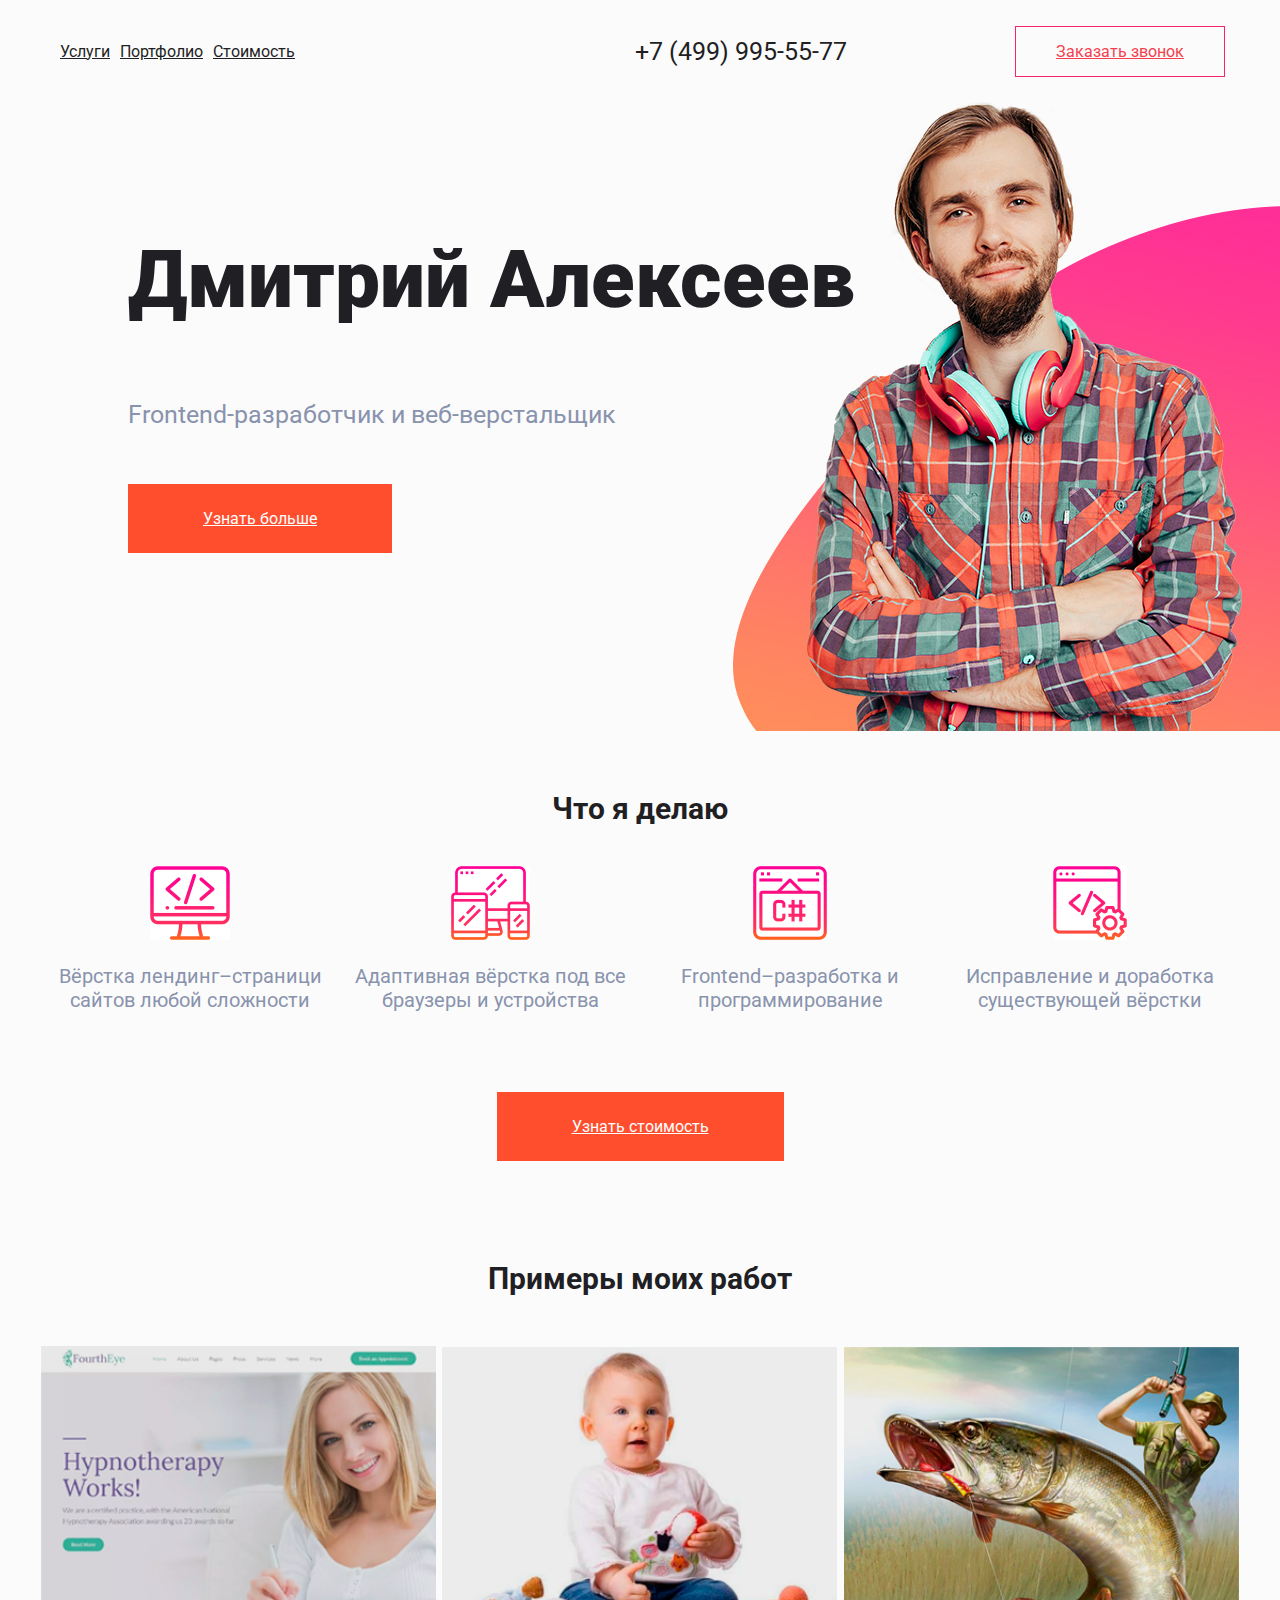
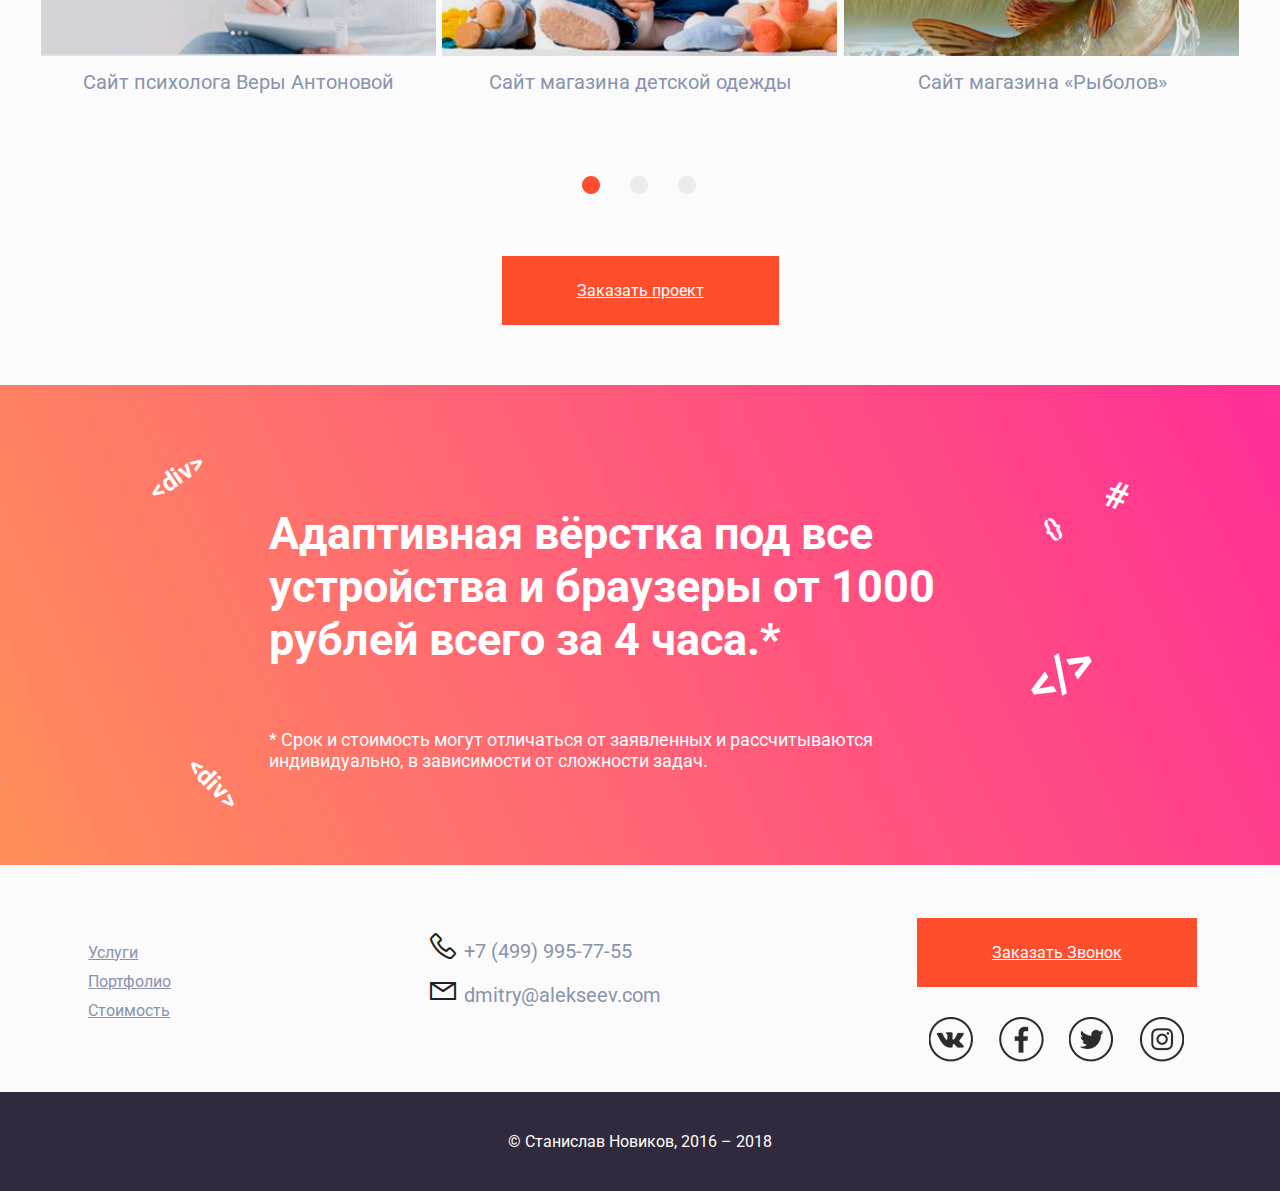
==== index.html @ f12f4750 "first commit" ====
<!doctype html>
<html lang="ru">
  <head>
    <!-- Required meta tags -->
    <meta charset="utf-8">
    <meta name="viewport" content="width=device-width, initial-scale=1, shrink-to-fit=no">

    <!-- Bootstrap CSS -->
    <link rel="stylesheet" href="https://stackpath.bootstrapcdn.com/bootstrap/4.1.3/css/bootstrap.min.css" integrity="sha384-MCw98/SFnGE8fJT3GXwEOngsV7Zt27NXFoaoApmYm81iuXoPkFOJwJ8ERdknLPMO" crossorigin="anonymous">
    <link href="https://fonts.googleapis.com/css?family=Roboto:400,900&amp;subset=cyrillic" rel="stylesheet">
    <link rel="stylesheet" href="elements/fonts/css/line-awesome.css">
    <link rel="stylesheet" type="text/css" href="styles.css">

    <title>Hello, world!</title>
  </head>
  <body>
  
    <header>
        <div class="top-navbar">
          <a href="#" class="burger-menu"><img src="elements/burger.png" alt=""></a>
            <nav>
              <ul class="menu">
                <li class="menu__item"><a href="#" class="menu__item_link">Услуги</a></li>
                <li class="menu__item"><a href="#" class="menu__item_link">Портфолио</a></li>
                <li class="menu__item"><a href="#" class="menu__item_link">Стоимость</a></li>
              </ul>
            </nav>
            <div></div>
            <div class="header__phone">+7 (499) 995-55-77</div>
            <a href="#" class="header__button_call">Заказать звонок</a>
            <a href="#" class="phone_icon"><img src="elements/call.png" alt="phone"></a>
        </div>
            <nav>
              <ul class="menu-toggle">
                <li class="menu-toggle__item"><a href="#" class="menu-toggle__item_link">Услуги</a></li>
                <li class="menu-toggle__item"><a href="#" class="menu-toggle__item_link">Портфолио</a></li>
                <li class="menu-toggle__item"><a href="#" class="menu-toggle__item_link">Стоимость</a></li>
              </ul>
            </nav>
    </header>

    <section>
      <div class="introduction">
        <div class="introduction_text">
          <h1 class="name">Дмитрий Алексеев</h1>
          <p class="description">Frontend-разработчик и веб-верстальщик</p>
          <a href="#" class="button__orange">Узнать больше</a>
        </div>
        <div class="person"><img src="elements/bg.jpg" alt="person" class="person_img"></div>
      </div>
    </section>

<section  class="skills">
  <div class="wrapper">
      <h2 class="title">Что я делаю</h2>
      <ul class="serveces">
        <li class="serveces__item">
          <img src="elements/land.png" alt="landing">
          <p class="serveces__item_description">Вёрстка лендинг–страници сайтов любой сложности</p>
        </li>
        <li class="serveces__item">
          <img src="elements/adapt.png" alt="adaptive">
          <p class="serveces__item_description">Адаптивная вёрстка под все браузеры и устройства</p>
        </li>
        <li class="serveces__item">
          <img src="elements/front.png" alt="front-end">
          <p class="serveces__item_description">Frontend–разработка и программирование</p>
        </li>
        <li class="serveces__item">
          <img src="elements/fix.png" alt="fixing">
          <p class="serveces__item_description">Исправление и доработка существующей вёрстки</p>
        </li>
      </ul>
      <div class="button_container"><a href="#" class="button__orange">Узнать стоимость</a></div>
  </div>
</section>

<section class="wrapper">
      <div class="works">
        <h2 class="title">Примеры моих работ</h2>
        <ul>
          <li class="works__item">
            <img src="elements/work1.png" alt="work1">
            <p>Сайт психолога Веры Антоновой</p>
          </li>
          <li class="works__item">
            <img src="elements/work2.png" alt="work2">
            <p>Сайт магазина детской одежды</p>
          </li>
          <li class="works__item">
            <img src="elements/work3.png" alt="work3">
            <p>Сайт магазина «Рыболов»</p>
          </li>
        </ul>
        <div class="button_container"><img src="elements/dots.png" alt=""></div>
      </div>
        <div class="button_container"><a href="#" class="button__orange">Заказать проект</a></div>
    </section>

<section class="adaptive">
  <div class="adaptive_text">
    <h3>Адаптивная вёрстка под все устройства
  и браузеры от 1000 рублей всего за 4 часа.*</h3>
    <p>* Срок и стоимость могут отличаться от заявленных и рассчитываются  индивидуально,
     в зависимости от сложности задач.</p>
    <span>&lt;div&gt;</span>
    <span>&lt;div&gt;</span> 
    <span>&lt;/&gt;</span> 
    <span>{}</span> 
    <span>#</span>
  </div>
</section>

<footer>
  <div class="footer_content">
      <nav class="footer_menu-width">
        <ul class="footer_menu">
          <li class="menu__item"><a href="#" class="menu__item_link footer_menu__item_link">Услуги</a></li>
          <li class="menu__item"><a href="#" class="menu__item_link footer_menu__item_link">Портфолио</a></li>
          <li class="menu__item"><a href="#" class="menu__item_link footer_menu__item_link">Стоимость</a></li>
        </ul>
      </nav>

    <div class="contact">
      <i class="la la-2x la-phone"></i><p class="footer_contact">+7 (499) 995-77-55</p><br>
      <i class="la la-2x la-envelope"></i><p class="footer_contact">dmitry@alekseev.com</p>
    </div>

    <div class="social">
      <div class="button_container"><a href="#" class="button__orange">Заказать Звонок</a></div>
      <ul class="social-icons">
        <li class="social_item vk"></li>
        <li class="social_item fb"></li>
        <li class="social_item tw"></li>
        <li class="social_item inst"></li>
      </ul>
    </div>

  </div>

  <div class="copyright">
        &copy; Станислав Новиков, 2016 – 2018
  </div>
</footer>

    <!-- Optional JavaScript -->
    <!-- jQuery first, then Popper.js, then Bootstrap JS -->

    <script src="https://code.jquery.com/jquery-3.3.1.slim.min.js" integrity="sha384-q8i/X+965DzO0rT7abK41JStQIAqVgRVzpbzo5smXKp4YfRvH+8abtTE1Pi6jizo" crossorigin="anonymous"></script>
    <script src="https://cdnjs.cloudflare.com/ajax/libs/popper.js/1.14.3/umd/popper.min.js" integrity="sha384-ZMP7rVo3mIykV+2+9J3UJ46jBk0WLaUAdn689aCwoqbBJiSnjAK/l8WvCWPIPm49" crossorigin="anonymous"></script>
    <script src="https://stackpath.bootstrapcdn.com/bootstrap/4.1.3/js/bootstrap.min.js" integrity="sha384-ChfqqxuZUCnJSK3+MXmPNIyE6ZbWh2IMqE241rYiqJxyMiZ6OW/JmZQ5stwEULTy" crossorigin="anonymous"></script>
    <script src="script.js"></script>
  </body>
</html>
---- elements/fonts/css/line-awesome.css ----
/*!
 *  Line Awesome 1.1.0 by @icons_8 - https://icons8.com/line-awesome
 *  License - https://icons8.com/good-boy-license/ (Font: SIL OFL 1.1, CSS: MIT License)
 *
 * Made with love by Icons8 [ https://icons8.com/ ] using FontCustom [ https://github.com/FontCustom/fontcustom ]
 *
 * Contacts:
 *    [ https://icons8.com/contact ]
 *
 * Follow Icon8 on
 *    Twitter [ https://twitter.com/icons_8 ]
 *    Facebook [ https://www.facebook.com/Icons8 ]
 *    Google+ [ https://plus.google.com/+Icons8 ]
 *    GitHub [ https://github.com/icons8 ]
 */

@font-face {
  font-family: "LineAwesome";
  src: url("../fonts/line-awesome.eot?v=1.1.");
  src: url("../fonts/line-awesome.eot??v=1.1.#iefix") format("embedded-opentype"),
       url("../fonts/line-awesome.woff2?v=1.1.") format("woff2"),
       url("../fonts/line-awesome.woff?v=1.1.") format("woff"),
       url("../fonts/line-awesome.ttf?v=1.1.") format("truetype"),
       url("../fonts/line-awesome.svg?v=1.1.#fa") format("svg");
  font-weight: normal;
  font-style: normal;
}

@media screen and (-webkit-min-device-pixel-ratio:0) {
  @font-face {
    font-family: "LineAwesome";
    src: url("../fonts/line-awesome.svg?v=1.1.#fa") format("svg");
  }
}

/* Thanks to http://fontawesome.io @fontawesome and @davegandy */
.la {
    display: inline-block;
    font: normal normal normal 18px/1 "LineAwesome";
    font-size: inherit;
    text-decoration: inherit;
    text-rendering: optimizeLegibility;
    text-transform: none;
    -moz-osx-font-smoothing: grayscale;
    -webkit-font-smoothing: antialiased;
    font-smoothing: antialiased;
}
/* makes the font 33% larger relative to the icon container */
.la-lg {
    font-size: 1.33333333em;
    line-height: 0.75em;
    vertical-align: -15%;
}
.la-2x {
    font-size: 2em;
}
.la-3x {
    font-size: 3em;
}
.la-4x {
    font-size: 4em;
}
.la-5x {
    font-size: 5em;
}
.la-fw {
    width: 1.28571429em;
    text-align: center;
}
.la-ul {
    padding-left: 0;
    margin-left: 2.14285714em;
    list-style-type: none;
}
.la-ul > li {
    position: relative;
}
.la-li {
    position: absolute;
    left: -2.14285714em;
    width: 2.14285714em;
    top: 0.14285714em;
    text-align: center;
}
.la-li.la-lg {
    left: -1.85714286em;
}
.la-border {
    padding: .2em .25em .15em;
    border: solid 0.08em #eeeeee;
    border-radius: .1em;
}
.pull-right {
    float: right;
}
.pull-left {
    float: left;
}
.li.pull-left {
    margin-right: .3em;
}
.li.pull-right {
    margin-left: .3em;
}
.la-spin {
    -webkit-animation: fa-spin 2s infinite linear;
    animation: fa-spin 2s infinite linear;
}
@-webkit-keyframes fa-spin {
    0% {
        -webkit-transform: rotate(0deg);
        transform: rotate(0deg);
    }
    100% {
        -webkit-transform: rotate(359deg);
        transform: rotate(359deg);
    }
}
@keyframes fa-spin {
    0% {
        -webkit-transform: rotate(0deg);
        transform: rotate(0deg);
    }
    100% {
        -webkit-transform: rotate(359deg);
        transform: rotate(359deg);
    }
}
.la-rotate-90 {
    filter: progid:DXImageTransform.Microsoft.BasicImage(rotation=1);
    -webkit-transform: rotate(90deg);
    -ms-transform: rotate(90deg);
    transform: rotate(90deg);
}
.la-rotate-180 {
    filter: progid:DXImageTransform.Microsoft.BasicImage(rotation=2);
    -webkit-transform: rotate(180deg);
    -ms-transform: rotate(180deg);
    transform: rotate(180deg);
}
.la-rotate-270 {
    filter: progid:DXImageTransform.Microsoft.BasicImage(rotation=3);
    -webkit-transform: rotate(270deg);
    -ms-transform: rotate(270deg);
    transform: rotate(270deg);
}
.la-flip-horizontal {
    filter: progid:DXImageTransform.Microsoft.BasicImage(rotation=0, mirror=1);
    -webkit-transform: scale(-1, 1);
    -ms-transform: scale(-1, 1);
    transform: scale(-1, 1);
}
.la-flip-vertical {
    filter: progid:DXImageTransform.Microsoft.BasicImage(rotation=2, mirror=1);
    -webkit-transform: scale(1, -1);
    -ms-transform: scale(1, -1);
    transform: scale(1, -1);
}
:root .la-rotate-90,
:root .la-rotate-180,
:root .la-rotate-270,
:root .la-flip-horizontal,
:root .la-flip-vertical {
    filter: none;
}
.la-stack {
    position: relative;
    display: inline-block;
    width: 2em;
    height: 2em;
    line-height: 2em;
    vertical-align: middle;
}
.la-stack-1x,
.la-stack-2x {
    position: absolute;
    left: 0;
    width: 100%;
    text-align: center;
}
.la-stack-1x {
    line-height: inherit;
}
.la-stack-2x {
    font-size: 2em;
}
.la-inverse {
    color: #ffffff;
}
/* Thanks to http://fontawesome.io @fontawesome and @davegandy */

.la-500px:before { content: "\f100"; }
.la-adjust:before { content: "\f101"; }
.la-adn:before { content: "\f102"; }
.la-align-center:before { content: "\f103"; }
.la-align-justify:before { content: "\f104"; }
.la-align-left:before { content: "\f105"; }
.la-align-right:before { content: "\f106"; }
.la-amazon:before { content: "\f107"; }
.la-ambulance:before { content: "\f108"; }
.la-anchor:before { content: "\f109"; }
.la-android:before { content: "\f10a"; }
.la-angellist:before { content: "\f10b"; }
.la-angle-double-down:before { content: "\f10c"; }
.la-angle-double-left:before { content: "\f10d"; }
.la-angle-double-right:before { content: "\f10e"; }
.la-angle-double-up:before { content: "\f10f"; }
.la-angle-down:before { content: "\f110"; }
.la-angle-left:before { content: "\f111"; }
.la-angle-right:before { content: "\f112"; }
.la-angle-up:before { content: "\f113"; }
.la-apple:before { content: "\f114"; }
.la-archive:before { content: "\f115"; }
.la-area-chart:before { content: "\f116"; }
.la-arrow-circle-down:before { content: "\f117"; }
.la-arrow-circle-left:before { content: "\f118"; }
.la-arrow-circle-o-down:before { content: "\f119"; }
.la-arrow-circle-o-left:before { content: "\f11a"; }
.la-arrow-circle-o-right:before { content: "\f11b"; }
.la-arrow-circle-o-up:before { content: "\f11c"; }
.la-arrow-circle-right:before { content: "\f11d"; }
.la-arrow-circle-up:before { content: "\f11e"; }
.la-arrow-down:before { content: "\f11f"; }
.la-arrow-left:before { content: "\f120"; }
.la-arrow-right:before { content: "\f121"; }
.la-arrow-up:before { content: "\f122"; }
.la-arrows:before { content: "\f123"; }
.la-arrows-alt:before { content: "\f124"; }
.la-arrows-h:before { content: "\f125"; }
.la-arrows-v:before { content: "\f126"; }
.la-asterisk:before { content: "\f127"; }
.la-at:before { content: "\f128"; }
.la-automobile:before { content: "\f129"; }
.la-backward:before { content: "\f12a"; }
.la-balance-scale:before { content: "\f12b"; }
.la-ban:before { content: "\f12c"; }
.la-bank:before { content: "\f12d"; }
.la-bar-chart:before { content: "\f12e"; }
.la-bar-chart-o:before { content: "\f12f"; }
.la-barcode:before { content: "\f130"; }
.la-bars:before { content: "\f131"; }
.la-battery-0:before { content: "\f132"; }
.la-battery-1:before { content: "\f133"; }
.la-battery-2:before { content: "\f134"; }
.la-battery-3:before { content: "\f135"; }
.la-battery-4:before { content: "\f136"; }
.la-battery-empty:before { content: "\f137"; }
.la-battery-full:before { content: "\f138"; }
.la-battery-half:before { content: "\f139"; }
.la-battery-quarter:before { content: "\f13a"; }
.la-battery-three-quarters:before { content: "\f13b"; }
.la-bed:before { content: "\f13c"; }
.la-beer:before { content: "\f13d"; }
.la-behance:before { content: "\f13e"; }
.la-behance-square:before { content: "\f13f"; }
.la-bell:before { content: "\f140"; }
.la-bell-o:before { content: "\f141"; }
.la-bell-slash:before { content: "\f142"; }
.la-bell-slash-o:before { content: "\f143"; }
.la-bicycle:before { content: "\f144"; }
.la-binoculars:before { content: "\f145"; }
.la-birthday-cake:before { content: "\f146"; }
.la-bitbucket:before { content: "\f147"; }
.la-bitbucket-square:before { content: "\f148"; }
.la-bitcoin:before { content: "\f149"; }
.la-black-tie:before { content: "\f14a"; }
.la-bold:before { content: "\f14b"; }
.la-bolt:before { content: "\f14c"; }
.la-bomb:before { content: "\f14d"; }
.la-book:before { content: "\f14e"; }
.la-bookmark:before { content: "\f14f"; }
.la-bookmark-o:before { content: "\f150"; }
.la-briefcase:before { content: "\f151"; }
.la-btc:before { content: "\f152"; }
.la-bug:before { content: "\f153"; }
.la-building:before { content: "\f154"; }
.la-building-o:before { content: "\f155"; }
.la-bullhorn:before { content: "\f156"; }
.la-bullseye:before { content: "\f157"; }
.la-bus:before { content: "\f158"; }
.la-buysellads:before { content: "\f159"; }
.la-cab:before { content: "\f15a"; }
.la-calculator:before { content: "\f15b"; }
.la-calendar:before { content: "\f15c"; }
.la-calendar-check-o:before { content: "\f15d"; }
.la-calendar-minus-o:before { content: "\f15e"; }
.la-calendar-o:before { content: "\f15f"; }
.la-calendar-plus-o:before { content: "\f160"; }
.la-calendar-times-o:before { content: "\f161"; }
.la-camera:before { content: "\f162"; }
.la-camera-retro:before { content: "\f163"; }
.la-car:before { content: "\f164"; }
.la-caret-down:before { content: "\f165"; }
.la-caret-left:before { content: "\f166"; }
.la-caret-right:before { content: "\f167"; }
.la-caret-square-o-down:before, .la-toggle-down:before { content: "\f168"; }
.la-caret-square-o-left:before, .la-toggle-left:before { content: "\f169"; }
.la-caret-square-o-right:before, .la-toggle-right:before { content: "\f16a"; }
.la-caret-square-o-up:before, .la-toggle-up:before { content: "\f16b"; }
.la-caret-up:before { content: "\f16c"; }
.la-cart-arrow-down:before { content: "\f16d"; }
.la-cart-plus:before { content: "\f16e"; }
.la-cc:before { content: "\f16f"; }
.la-cc-amex:before { content: "\f170"; }
.la-cc-diners-club:before { content: "\f171"; }
.la-cc-discover:before { content: "\f172"; }
.la-cc-jcb:before { content: "\f173"; }
.la-cc-mastercard:before { content: "\f174"; }
.la-cc-paypal:before { content: "\f175"; }
.la-cc-stripe:before { content: "\f176"; }
.la-cc-visa:before { content: "\f177"; }
.la-certificate:before { content: "\f178"; }
.la-chain:before { content: "\f179"; }
.la-chain-broken:before { content: "\f17a"; }
.la-check:before { content: "\f17b"; }
.la-check-circle:before { content: "\f17c"; }
.la-check-circle-o:before { content: "\f17d"; }
.la-check-square:before { content: "\f17e"; }
.la-check-square-o:before { content: "\f17f"; }
.la-chevron-circle-down:before { content: "\f180"; }
.la-chevron-circle-left:before { content: "\f181"; }
.la-chevron-circle-right:before { content: "\f182"; }
.la-chevron-circle-up:before { content: "\f183"; }
.la-chevron-down:before { content: "\f184"; }
.la-chevron-left:before { content: "\f185"; }
.la-chevron-right:before { content: "\f186"; }
.la-chevron-up:before { content: "\f187"; }
.la-child:before { content: "\f188"; }
.la-chrome:before { content: "\f189"; }
.la-circle:before { content: "\f18a"; }
.la-circle-o:before { content: "\f18b"; }
.la-circle-o-notch:before { content: "\f18c"; }
.la-circle-thin:before { content: "\f18d"; }
.la-clipboard:before { content: "\f18e"; }
.la-clock-o:before { content: "\f18f"; }
.la-clone:before { content: "\f190"; }
.la-close:before { content: "\f191"; }
.la-cloud:before { content: "\f192"; }
.la-cloud-download:before { content: "\f193"; }
.la-cloud-upload:before { content: "\f194"; }
.la-cny:before { content: "\f195"; }
.la-code:before { content: "\f196"; }
.la-code-fork:before { content: "\f197"; }
.la-codepen:before { content: "\f198"; }
.la-coffee:before { content: "\f199"; }
.la-cog:before { content: "\f19a"; }
.la-cogs:before { content: "\f19b"; }
.la-columns:before { content: "\f19c"; }
.la-comment:before { content: "\f19d"; }
.la-comment-o:before { content: "\f19e"; }
.la-commenting:before { content: "\f19f"; }
.la-commenting-o:before { content: "\f1a0"; }
.la-comments:before { content: "\f1a1"; }
.la-comments-o:before { content: "\f1a2"; }
.la-compass:before { content: "\f1a3"; }
.la-compress:before { content: "\f1a4"; }
.la-connectdevelop:before { content: "\f1a5"; }
.la-contao:before { content: "\f1a6"; }
.la-copy:before { content: "\f1a7"; }
.la-copyright:before { content: "\f1a8"; }
.la-creative-commons:before { content: "\f1a9"; }
.la-credit-card:before { content: "\f1aa"; }
.la-crop:before { content: "\f1ab"; }
.la-crosshairs:before { content: "\f1ac"; }
.la-css3:before { content: "\f1ad"; }
.la-cube:before { content: "\f1ae"; }
.la-cubes:before { content: "\f1af"; }
.la-cut:before { content: "\f1b0"; }
.la-cutlery:before { content: "\f1b1"; }
.la-dashboard:before { content: "\f1b2"; }
.la-dashcube:before { content: "\f1b3"; }
.la-database:before { content: "\f1b4"; }
.la-dedent:before { content: "\f1b5"; }
.la-delicious:before { content: "\f1b6"; }
.la-desktop:before { content: "\f1b7"; }
.la-deviantart:before { content: "\f1b8"; }
.la-diamond:before { content: "\f1b9"; }
.la-digg:before { content: "\f1ba"; }
.la-dollar:before { content: "\f1bb"; }
.la-dot-circle-o:before { content: "\f1bc"; }
.la-download:before { content: "\f1bd"; }
.la-dribbble:before { content: "\f1be"; }
.la-dropbox:before { content: "\f1bf"; }
.la-drupal:before { content: "\f1c0"; }
.la-edit:before { content: "\f1c1"; }
.la-eject:before { content: "\f1c2"; }
.la-ellipsis-h:before { content: "\f1c3"; }
.la-ellipsis-v:before { content: "\f1c4"; }
.la-empire:before, .la-ge:before { content: "\f1c5"; }
.la-envelope:before { content: "\f1c6"; }
.la-envelope-o:before { content: "\f1c7"; }
.la-envelope-square:before { content: "\f1c8"; }
.la-eraser:before { content: "\f1c9"; }
.la-eur:before { content: "\f1ca"; }
.la-euro:before { content: "\f1cb"; }
.la-exchange:before { content: "\f1cc"; }
.la-exclamation:before { content: "\f1cd"; }
.la-exclamation-circle:before { content: "\f1ce"; }
.la-exclamation-triangle:before { content: "\f1cf"; }
.la-expand:before { content: "\f1d0"; }
.la-expeditedssl:before { content: "\f1d1"; }
.la-external-link:before { content: "\f1d2"; }
.la-external-link-square:before { content: "\f1d3"; }
.la-eye:before { content: "\f1d4"; }
.la-eye-slash:before { content: "\f1d5"; }
.la-eyedropper:before { content: "\f1d6"; }
.la-facebook:before, .la-facebook-f:before { content: "\f1d7"; }
.la-facebook-official:before { content: "\f1d8"; }
.la-facebook-square:before { content: "\f1d9"; }
.la-fast-backward:before { content: "\f1da"; }
.la-fast-forward:before { content: "\f1db"; }
.la-fax:before { content: "\f1dc"; }
.la-female:before { content: "\f1dd"; }
.la-fighter-jet:before { content: "\f1de"; }
.la-file:before { content: "\f1df"; }
.la-file-archive-o:before { content: "\f1e0"; }
.la-file-audio-o:before { content: "\f1e1"; }
.la-file-code-o:before { content: "\f1e2"; }
.la-file-excel-o:before { content: "\f1e3"; }
.la-file-image-o:before { content: "\f1e4"; }
.la-file-movie-o:before { content: "\f1e5"; }
.la-file-o:before { content: "\f1e6"; }
.la-file-pdf-o:before { content: "\f1e7"; }
.la-file-photo-o:before { content: "\f1e8"; }
.la-file-picture-o:before { content: "\f1e9"; }
.la-file-powerpoint-o:before { content: "\f1ea"; }
.la-file-sound-o:before { content: "\f1eb"; }
.la-file-text:before { content: "\f1ec"; }
.la-file-text-o:before { content: "\f1ed"; }
.la-file-video-o:before { content: "\f1ee"; }
.la-file-word-o:before { content: "\f1ef"; }
.la-file-zip-o:before { content: "\f1f0"; }
.la-files-o:before { content: "\f1f1"; }
.la-film:before { content: "\f1f2"; }
.la-filter:before { content: "\f1f3"; }
.la-fire:before { content: "\f1f4"; }
.la-fire-extinguisher:before { content: "\f1f5"; }
.la-firefox:before { content: "\f1f6"; }
.la-flag:before { content: "\f1f7"; }
.la-flag-checkered:before { content: "\f1f8"; }
.la-flag-o:before { content: "\f1f9"; }
.la-flash:before { content: "\f1fa"; }
.la-flask:before { content: "\f1fb"; }
.la-flickr:before { content: "\f1fc"; }
.la-floppy-o:before { content: "\f1fd"; }
.la-folder:before { content: "\f1fe"; }
.la-folder-o:before { content: "\f1ff"; }
.la-folder-open:before { content: "\f200"; }
.la-folder-open-o:before { content: "\f201"; }
.la-font:before { content: "\f202"; }
.la-fonticons:before { content: "\f203"; }
.la-forumbee:before { content: "\f204"; }
.la-forward:before { content: "\f205"; }
.la-foursquare:before { content: "\f206"; }
.la-frown-o:before { content: "\f207"; }
.la-futbol-o:before, .la-soccer-ball-o:before { content: "\f208"; }
.la-gamepad:before { content: "\f209"; }
.la-gavel:before { content: "\f20a"; }
.la-gbp:before { content: "\f20b"; }
.la-gear:before { content: "\f20c"; }
.la-gears:before { content: "\f20d"; }
.la-genderless:before { content: "\f20e"; }
.la-get-pocket:before { content: "\f20f"; }
.la-gg:before { content: "\f210"; }
.la-gg-circle:before { content: "\f211"; }
.la-gift:before { content: "\f212"; }
.la-git:before { content: "\f213"; }
.la-git-square:before { content: "\f214"; }
.la-github:before { content: "\f215"; }
.la-github-alt:before { content: "\f216"; }
.la-github-square:before { content: "\f217"; }
.la-glass:before { content: "\f218"; }
.la-globe:before { content: "\f219"; }
.la-google:before { content: "\f21a"; }
.la-google-plus:before { content: "\f21b"; }
.la-google-plus-square:before { content: "\f21c"; }
.la-google-wallet:before { content: "\f21d"; }
.la-graduation-cap:before { content: "\f21e"; }
.la-gratipay:before, .la-gittip:before { content: "\f21f"; }
.la-group:before { content: "\f220"; }
.la-h-square:before { content: "\f221"; }
.la-hacker-news:before { content: "\f222"; }
.la-hand-grab-o:before { content: "\f223"; }
.la-hand-lizard-o:before { content: "\f224"; }
.la-hand-o-down:before { content: "\f225"; }
.la-hand-o-left:before { content: "\f226"; }
.la-hand-o-right:before { content: "\f227"; }
.la-hand-o-up:before { content: "\f228"; }
.la-hand-paper-o:before { content: "\f229"; }
.la-hand-peace-o:before { content: "\f22a"; }
.la-hand-pointer-o:before { content: "\f22b"; }
.la-hand-rock-o:before { content: "\f22c"; }
.la-hand-scissors-o:before { content: "\f22d"; }
.la-hand-spock-o:before { content: "\f22e"; }
.la-hand-stop-o:before { content: "\f22f"; }
.la-hdd-o:before { content: "\f230"; }
.la-header:before { content: "\f231"; }
.la-headphones:before { content: "\f232"; }
.la-heart:before { content: "\f233"; }
.la-heart-o:before { content: "\f234"; }
.la-heartbeat:before { content: "\f235"; }
.la-history:before { content: "\f236"; }
.la-home:before { content: "\f237"; }
.la-hospital-o:before { content: "\f238"; }
.la-hotel:before { content: "\f239"; }
.la-hourglass:before { content: "\f23a"; }
.la-hourglass-1:before { content: "\f23b"; }
.la-hourglass-2:before { content: "\f23c"; }
.la-hourglass-3:before { content: "\f23d"; }
.la-hourglass-end:before { content: "\f23e"; }
.la-hourglass-half:before { content: "\f23f"; }
.la-hourglass-o:before { content: "\f240"; }
.la-hourglass-start:before { content: "\f241"; }
.la-houzz:before { content: "\f242"; }
.la-html5:before { content: "\f243"; }
.la-i-cursor:before { content: "\f244"; }
.la-ils:before { content: "\f245"; }
.la-image:before { content: "\f246"; }
.la-inbox:before { content: "\f247"; }
.la-indent:before { content: "\f248"; }
.la-industry:before { content: "\f249"; }
.la-info:before { content: "\f24a"; }
.la-info-circle:before { content: "\f24b"; }
.la-inr:before { content: "\f24c"; }
.la-instagram:before { content: "\f24d"; }
.la-institution:before { content: "\f24e"; }
.la-internet-explorer:before { content: "\f24f"; }
.la-ioxhost:before { content: "\f250"; }
.la-italic:before { content: "\f251"; }
.la-joomla:before { content: "\f252"; }
.la-jpy:before { content: "\f253"; }
.la-jsfiddle:before { content: "\f254"; }
.la-key:before { content: "\f255"; }
.la-keyboard-o:before { content: "\f256"; }
.la-krw:before { content: "\f257"; }
.la-language:before { content: "\f258"; }
.la-laptop:before { content: "\f259"; }
.la-lastfm:before { content: "\f25a"; }
.la-lastfm-square:before { content: "\f25b"; }
.la-leaf:before { content: "\f25c"; }
.la-leanpub:before { content: "\f25d"; }
.la-legal:before { content: "\f25e"; }
.la-lemon-o:before { content: "\f25f"; }
.la-level-down:before { content: "\f260"; }
.la-level-up:before { content: "\f261"; }
.la-life-bouy:before { content: "\f262"; }
.la-life-buoy:before { content: "\f263"; }
.la-life-ring:before, .la-support:before { content: "\f264"; }
.la-life-saver:before { content: "\f265"; }
.la-lightbulb-o:before { content: "\f266"; }
.la-line-chart:before { content: "\f267"; }
.la-link:before { content: "\f268"; }
.la-linkedin:before { content: "\f269"; }
.la-linkedin-square:before { content: "\f26a"; }
.la-linux:before { content: "\f26b"; }
.la-list:before { content: "\f26c"; }
.la-list-alt:before { content: "\f26d"; }
.la-list-ol:before { content: "\f26e"; }
.la-list-ul:before { content: "\f26f"; }
.la-location-arrow:before { content: "\f270"; }
.la-lock:before { content: "\f271"; }
.la-long-arrow-down:before { content: "\f272"; }
.la-long-arrow-left:before { content: "\f273"; }
.la-long-arrow-right:before { content: "\f274"; }
.la-long-arrow-up:before { content: "\f275"; }
.la-magic:before { content: "\f276"; }
.la-magnet:before { content: "\f277"; }
.la-mail-forward:before { content: "\f278"; }
.la-mail-reply:before { content: "\f279"; }
.la-mail-reply-all:before { content: "\f27a"; }
.la-male:before { content: "\f27b"; }
.la-map:before { content: "\f27c"; }
.la-map-marker:before { content: "\f27d"; }
.la-map-o:before { content: "\f27e"; }
.la-map-pin:before { content: "\f27f"; }
.la-map-signs:before { content: "\f280"; }
.la-mars:before { content: "\f281"; }
.la-mars-double:before { content: "\f282"; }
.la-mars-stroke:before { content: "\f283"; }
.la-mars-stroke-h:before { content: "\f284"; }
.la-mars-stroke-v:before { content: "\f285"; }
.la-maxcdn:before { content: "\f286"; }
.la-meanpath:before { content: "\f287"; }
.la-medium:before { content: "\f288"; }
.la-medkit:before { content: "\f289"; }
.la-meh-o:before { content: "\f28a"; }
.la-mercury:before { content: "\f28b"; }
.la-microphone:before { content: "\f28c"; }
.la-microphone-slash:before { content: "\f28d"; }
.la-minus:before { content: "\f28e"; }
.la-minus-circle:before { content: "\f28f"; }
.la-minus-square:before { content: "\f290"; }
.la-minus-square-o:before { content: "\f291"; }
.la-mobile:before { content: "\f292"; }
.la-mobile-phone:before { content: "\f293"; }
.la-money:before { content: "\f294"; }
.la-moon-o:before { content: "\f295"; }
.la-mortar-board:before { content: "\f296"; }
.la-motorcycle:before { content: "\f297"; }
.la-mouse-pointer:before { content: "\f298"; }
.la-music:before { content: "\f299"; }
.la-navicon:before { content: "\f29a"; }
.la-neuter:before { content: "\f29b"; }
.la-newspaper-o:before { content: "\f29c"; }
.la-object-group:before { content: "\f29d"; }
.la-object-ungroup:before { content: "\f29e"; }
.la-odnoklassniki:before { content: "\f29f"; }
.la-odnoklassniki-square:before { content: "\f2a0"; }
.la-opencart:before { content: "\f2a1"; }
.la-openid:before { content: "\f2a2"; }
.la-opera:before { content: "\f2a3"; }
.la-optin-monster:before { content: "\f2a4"; }
.la-outdent:before { content: "\f2a5"; }
.la-pagelines:before { content: "\f2a6"; }
.la-paint-brush:before { content: "\f2a7"; }
.la-paper-plane:before, .la-send:before { content: "\f2a8"; }
.la-paper-plane-o:before, .la-send-o:before { content: "\f2a9"; }
.la-paperclip:before { content: "\f2aa"; }
.la-paragraph:before { content: "\f2ab"; }
.la-paste:before { content: "\f2ac"; }
.la-pause:before { content: "\f2ad"; }
.la-paw:before { content: "\f2ae"; }
.la-paypal:before { content: "\f2af"; }
.la-pencil:before { content: "\f2b0"; }
.la-pencil-square:before { content: "\f2b1"; }
.la-pencil-square-o:before { content: "\f2b2"; }
.la-phone:before { content: "\f2b3"; }
.la-phone-square:before { content: "\f2b4"; }
.la-photo:before { content: "\f2b5"; }
.la-picture-o:before { content: "\f2b6"; }
.la-pie-chart:before { content: "\f2b7"; }
.la-pied-piper:before { content: "\f2b8"; }
.la-pied-piper-alt:before { content: "\f2b9"; }
.la-pinterest:before { content: "\f2ba"; }
.la-pinterest-p:before { content: "\f2bb"; }
.la-pinterest-square:before { content: "\f2bc"; }
.la-plane:before { content: "\f2bd"; }
.la-play:before { content: "\f2be"; }
.la-play-circle:before { content: "\f2bf"; }
.la-play-circle-o:before { content: "\f2c0"; }
.la-plug:before { content: "\f2c1"; }
.la-plus:before { content: "\f2c2"; }
.la-plus-circle:before { content: "\f2c3"; }
.la-plus-square:before { content: "\f2c4"; }
.la-plus-square-o:before { content: "\f2c5"; }
.la-power-off:before { content: "\f2c6"; }
.la-print:before { content: "\f2c7"; }
.la-puzzle-piece:before { content: "\f2c8"; }
.la-qq:before { content: "\f2c9"; }
.la-qrcode:before { content: "\f2ca"; }
.la-question:before { content: "\f2cb"; }
.la-question-circle:before { content: "\f2cc"; }
.la-quote-left:before { content: "\f2cd"; }
.la-quote-right:before { content: "\f2ce"; }
.la-ra:before { content: "\f2cf"; }
.la-random:before { content: "\f2d0"; }
.la-rebel:before { content: "\f2d1"; }
.la-recycle:before { content: "\f2d2"; }
.la-reddit:before { content: "\f2d3"; }
.la-reddit-square:before { content: "\f2d4"; }
.la-refresh:before { content: "\f2d5"; }
.la-registered:before { content: "\f2d6"; }
.la-renren:before { content: "\f2d7"; }
.la-reorder:before { content: "\f2d8"; }
.la-repeat:before { content: "\f2d9"; }
.la-reply:before { content: "\f2da"; }
.la-reply-all:before { content: "\f2db"; }
.la-retweet:before { content: "\f2dc"; }
.la-rmb:before { content: "\f2dd"; }
.la-road:before { content: "\f2de"; }
.la-rocket:before { content: "\f2df"; }
.la-rotate-left:before { content: "\f2e0"; }
.la-rotate-right:before { content: "\f2e1"; }
.la-rouble:before { content: "\f2e2"; }
.la-rss:before, .la-feed:before { content: "\f2e3"; }
.la-rss-square:before { content: "\f2e4"; }
.la-rub:before { content: "\f2e5"; }
.la-ruble:before { content: "\f2e6"; }
.la-rupee:before { content: "\f2e7"; }
.la-safari:before { content: "\f2e8"; }
.la-save:before { content: "\f2e9"; }
.la-scissors:before { content: "\f2ea"; }
.la-search:before { content: "\f2eb"; }
.la-search-minus:before { content: "\f2ec"; }
.la-search-plus:before { content: "\f2ed"; }
.la-sellsy:before { content: "\f2ee"; }
.la-server:before { content: "\f2ef"; }
.la-share:before { content: "\f2f0"; }
.la-share-alt:before { content: "\f2f1"; }
.la-share-alt-square:before { content: "\f2f2"; }
.la-share-square:before { content: "\f2f3"; }
.la-share-square-o:before { content: "\f2f4"; }
.la-shekel:before { content: "\f2f5"; }
.la-sheqel:before { content: "\f2f6"; }
.la-shield:before { content: "\f2f7"; }
.la-ship:before { content: "\f2f8"; }
.la-shirtsinbulk:before { content: "\f2f9"; }
.la-shopping-cart:before { content: "\f2fa"; }
.la-sign-in:before { content: "\f2fb"; }
.la-sign-out:before { content: "\f2fc"; }
.la-signal:before { content: "\f2fd"; }
.la-simplybuilt:before { content: "\f2fe"; }
.la-sitemap:before { content: "\f2ff"; }
.la-skyatlas:before { content: "\f300"; }
.la-skype:before { content: "\f301"; }
.la-slack:before { content: "\f302"; }
.la-sliders:before { content: "\f303"; }
.la-slideshare:before { content: "\f304"; }
.la-smile-o:before { content: "\f305"; }
.la-sort:before, .la-unsorted:before { content: "\f306"; }
.la-sort-alpha-asc:before { content: "\f307"; }
.la-sort-alpha-desc:before { content: "\f308"; }
.la-sort-amount-asc:before { content: "\f309"; }
.la-sort-amount-desc:before { content: "\f30a"; }
.la-sort-asc:before, .la-sort-up:before { content: "\f30b"; }
.la-sort-desc:before, .la-sort-down:before { content: "\f30c"; }
.la-sort-numeric-asc:before { content: "\f30d"; }
.la-sort-numeric-desc:before { content: "\f30e"; }
.la-soundcloud:before { content: "\f30f"; }
.la-space-shuttle:before { content: "\f310"; }
.la-spinner:before { content: "\f311"; }
.la-spoon:before { content: "\f312"; }
.la-spotify:before { content: "\f313"; }
.la-square:before { content: "\f314"; }
.la-square-o:before { content: "\f315"; }
.la-stack-exchange:before { content: "\f316"; }
.la-stack-overflow:before { content: "\f317"; }
.la-star:before { content: "\f318"; }
.la-star-half:before { content: "\f319"; }
.la-star-half-o:before, .la-star-half-full:before, .la-star-half-empty:before { content: "\f31a"; }
.la-star-o:before { content: "\f31b"; }
.la-steam:before { content: "\f31c"; }
.la-steam-square:before { content: "\f31d"; }
.la-step-backward:before { content: "\f31e"; }
.la-step-forward:before { content: "\f31f"; }
.la-stethoscope:before { content: "\f320"; }
.la-sticky-note:before { content: "\f321"; }
.la-sticky-note-o:before { content: "\f322"; }
.la-stop:before { content: "\f323"; }
.la-street-view:before { content: "\f324"; }
.la-strikethrough:before { content: "\f325"; }
.la-stumbleupon:before { content: "\f326"; }
.la-stumbleupon-circle:before { content: "\f327"; }
.la-subscript:before { content: "\f328"; }
.la-subway:before { content: "\f329"; }
.la-suitcase:before { content: "\f32a"; }
.la-sun-o:before { content: "\f32b"; }
.la-superscript:before { content: "\f32c"; }
.la-table:before { content: "\f32d"; }
.la-tablet:before { content: "\f32e"; }
.la-tachometer:before { content: "\f32f"; }
.la-tag:before { content: "\f330"; }
.la-tags:before { content: "\f331"; }
.la-tasks:before { content: "\f332"; }
.la-taxi:before { content: "\f333"; }
.la-television:before, .la-tv:before { content: "\f334"; }
.la-tencent-weibo:before { content: "\f335"; }
.la-terminal:before { content: "\f336"; }
.la-text-height:before { content: "\f337"; }
.la-text-width:before { content: "\f338"; }
.la-th:before { content: "\f339"; }
.la-th-large:before { content: "\f33a"; }
.la-th-list:before { content: "\f33b"; }
.la-thumb-tack:before { content: "\f33c"; }
.la-thumbs-down:before { content: "\f33d"; }
.la-thumbs-o-down:before { content: "\f33e"; }
.la-thumbs-o-up:before { content: "\f33f"; }
.la-thumbs-up:before { content: "\f340"; }
.la-ticket:before { content: "\f341"; }
.la-times:before, .la-remove:before { content: "\f342"; }
.la-times-circle:before { content: "\f343"; }
.la-times-circle-o:before { content: "\f344"; }
.la-tint:before { content: "\f345"; }
.la-toggle-off:before { content: "\f346"; }
.la-toggle-on:before { content: "\f347"; }
.la-trademark:before { content: "\f348"; }
.la-train:before { content: "\f349"; }
.la-transgender:before, .la-intersex:before { content: "\f34a"; }
.la-transgender-alt:before { content: "\f34b"; }
.la-trash:before { content: "\f34c"; }
.la-trash-o:before { content: "\f34d"; }
.la-tree:before { content: "\f34e"; }
.la-trello:before { content: "\f34f"; }
.la-tripadvisor:before { content: "\f350"; }
.la-trophy:before { content: "\f351"; }
.la-truck:before { content: "\f352"; }
.la-try:before { content: "\f353"; }
.la-tty:before { content: "\f354"; }
.la-tumblr:before { content: "\f355"; }
.la-tumblr-square:before { content: "\f356"; }
.la-turkish-lira:before { content: "\f357"; }
.la-twitch:before { content: "\f358"; }
.la-twitter:before { content: "\f359"; }
.la-twitter-square:before { content: "\f35a"; }
.la-umbrella:before { content: "\f35b"; }
.la-underline:before { content: "\f35c"; }
.la-undo:before { content: "\f35d"; }
.la-university:before { content: "\f35e"; }
.la-unlink:before { content: "\f35f"; }
.la-unlock:before { content: "\f360"; }
.la-unlock-alt:before { content: "\f361"; }
.la-upload:before { content: "\f362"; }
.la-usd:before { content: "\f363"; }
.la-user:before { content: "\f364"; }
.la-user-md:before { content: "\f365"; }
.la-user-plus:before { content: "\f366"; }
.la-user-secret:before { content: "\f367"; }
.la-user-times:before { content: "\f368"; }
.la-users:before { content: "\f369"; }
.la-venus:before { content: "\f36a"; }
.la-venus-double:before { content: "\f36b"; }
.la-venus-mars:before { content: "\f36c"; }
.la-viacoin:before { content: "\f36d"; }
.la-video-camera:before { content: "\f36e"; }
.la-vimeo:before { content: "\f36f"; }
.la-vimeo-square:before { content: "\f370"; }
.la-vine:before { content: "\f371"; }
.la-vk:before { content: "\f372"; }
.la-volume-down:before { content: "\f373"; }
.la-volume-off:before { content: "\f374"; }
.la-volume-up:before { content: "\f375"; }
.la-warning:before { content: "\f376"; }
.la-wechat:before { content: "\f377"; }
.la-weibo:before { content: "\f378"; }
.la-weixin:before { content: "\f379"; }
.la-whatsapp:before { content: "\f37a"; }
.la-wheelchair:before { content: "\f37b"; }
.la-wifi:before { content: "\f37c"; }
.la-wikipedia-w:before { content: "\f37d"; }
.la-windows:before { content: "\f37e"; }
.la-won:before { content: "\f37f"; }
.la-wordpress:before { content: "\f380"; }
.la-wrench:before { content: "\f381"; }
.la-xing:before { content: "\f382"; }
.la-xing-square:before { content: "\f383"; }
.la-y-combinator:before { content: "\f384"; }
.la-y-combinator-square:before { content: "\f385"; }
.la-yahoo:before { content: "\f386"; }
.la-yc:before { content: "\f387"; }
.la-yc-square:before { content: "\f388"; }
.la-yelp:before { content: "\f389"; }
.la-yen:before { content: "\f38a"; }
.la-youtube:before { content: "\f38b"; }
.la-youtube-play:before { content: "\f38c"; }
.la-youtube-square:before { content: "\f38d"; }
---- styles.css ----
html, body {
	margin: 0;
	padding: 0;
	box-sizing: border-box;
	font-family: roboto;
	color: #1f1f24;
}

body {
	background-color: #fbfbfb;
}

.top-navbar {
	width: 100%;
	display: flex;
	align-items: center;
	padding-top: 2%;
	justify-content: space-between;
	margin: 0 auto;
	max-width: 1170px;
}

.phone_icon {
	display: none;
}

.header__button_call {
	padding: 15px 40px 15px 40px;
	border: solid 1px #f82370;
	color: #f53f4f;
}

.button_call {
	padding: 15px 40px 15px 40px;
	border: solid 1px #f82370;
	color: #f53f4f;
}

.header__phone {
	font-size: 25px;
}

.menu {
	list-style: none;
	margin: 0;
	padding: 0;
	display: flex;
}

.menu__item {
	padding: 5px;
}

.menu__item_link {
	color: #1f1f24;
}

.menu__item_link:hover {
	color: #fc557c;	
}

.introduction {
	display: flex;
	width: 100%;
	padding-top: 2%;
}

.introduction_text {
	width: 70%;
	z-index: 2;
}

.person {
	width: 30%;
	display: flex;
	justify-content: flex-end;
}

.name {
	font-weight: 900;
	font-size: 80px;
}

.description {
	font-size: 25px;
	color: #8993ad;
	margin: 0;
	margin-bottom: 80px;
	padding-top: 20px;
}

.button__orange {
	padding: 25px 75px;
	color: white;
	background-color: #ff4e2e;
}

.skills {
	margin: 60px 0;

}

.serveces {
	margin: 0;
	padding: 0;
	list-style: none;
	display: flex;
	flex-wrap: wrap;
	margin-top: 40px;
	margin-bottom: 40px;
	justify-content: space-around;
}

.serveces__item {
		text-align: center;
		width: 25%;

	}

	.serveces__item_description {
		font-size: 20px;
		color: #8993ad;
	}

.title {
	color: #1f1f24;
	font-size: 30px;
	font-weight: 700;
	text-align: center;
}

.wrapper {
	max-width: 1200px;
	width: 100%;
	margin: 0 auto;
}

.works {
	margin-top: 100px;
}

.works h2 {
	margin-bottom: 50px;
}

.works ul {
	padding: 0;
	margin: 0;
	list-style: none;
	display: flex;
	justify-content: space-between;
}

	.works__item {
		width: 33%;
	}

	.works__item {
		width: 33%;
	}

	.works__item  img {
		width: 100%;
		height: auto;
	}

.works p {
	font-size: 20px;
	color: #8993ad;
	text-align: center;
	margin-top: 10px;
	}

.button_container {
	display: flex;
	justify-content: space-around;
	width: 100%;
	margin: 5% 0;
}

.adaptive {
	color: white;
	width: 100%;
	background: linear-gradient(65deg, #ff8f5a, #ff2f96);
	display: flex;
	justify-content: space-around;
}

.adaptive_text {
	display: flex;
	flex-direction: column;
	justify-content: space-around;
	width: 58%;
	padding: 6%;
	position: relative;
}

.adaptive h3 {
	font-size: 45px;
	font-weight: bold;
}

.adaptive p {
	font-size: 18px;
}

.adaptive span {
		color: white;
		font-size: 25px;
		display: inline-block;
		position: absolute;
		font-weight: bold;
	}

	.adaptive span:nth-child(3) {
		transform: rotate(-35deg) scale(1,1);
		position: absolute;
		top: 16%;
   		left: -5%;

	}

	.adaptive span:nth-child(4) {
		transform: rotate(45deg) scale(1,1);
		position: absolute;
		top: 80%;
   		left: -1%;
	}

	.adaptive span:nth-child(5) {
		transform: rotate(-30deg) scale(2,2);
		position: absolute;
		top: 57%;
   		left: 95%;
	}

	.adaptive span:nth-child(6) {
		transform: rotate(-30deg) scale(1,1);
		position: absolute;
		top: 27%;
   		right: 3%;
	}

	.adaptive span:nth-child(7) {
		transform: rotate(20deg) scale(1.5,1.5);
		position: absolute;
		top: 20%;
   		right: -4%;
	}

.footer_content {
	display: flex;
	flex-wrap: wrap;
	width: 87%;
	margin:0 auto;
	align-items: baseline;
	justify-content: space-between;
	
}	

.footer_menu {
	list-style: none;
	padding: 0;
	margin: 0;
}

.footer_menu__item_link {
	color: #8993ad;
}

footer {
	margin: 3% 0 0 0;
}

.footer_contact {
	display: inline-block;
		font-size: 20px;
		color: #8993ad;
		margin: 10px 5px;
		padding: 0;
	}

.social-icons {
	padding: 0;
	margin: 20px 0;
	display: flex;
	justify-content: space-around;
}

.social_item {
	width: 45px;
	height: 45px;
	cursor: pointer;
	background: url(elements/sprite.png) no-repeat;
	display: inline-block;
	margin: 10px 5px;
}

.social-icons .vk {
	background-position: -60px 0;
}

.social-icons .fb {
	background-position: -119px 0;
}

.social-icons .tw {
	background-position: -179px 0;
}

.social-icons .inst {
	background-position: -295px 0;
}

.footer_menu-width {
	
}

.call_button {
	padding: 20px 0;
	width: 100%;
	justify-content: space-around;
}

.copyright {
	width: 100%;
	color: white;
	font-size: 16px;
	text-align: center;
	background-color: #31293c;
	padding: 40px 0;
}



@media (min-width: 320px) and (max-width: 766px) {

	.adaptive span {
	display: none;
	}

	.adaptive h3 {
	font-size: 28px;
	font-weight: bold;
	}

	.adaptive p {
	font-size: 15px;
	}

	.top-navbar {
	justify-content: space-around;
	margin: 0 auto;
	padding-top: 2%;
	}

	.menu-toggle {
		display: none;
	}

	.header__button_call {
		display: none;
	}

	.header__phone {
		font-size: 18px;
	}

	.phone_icon {
		display: block;
	}

	.person_img {
		width: 100%;
		height: 100%;
	}

	.introduction {
		flex-direction: column-reverse;
		width: 100%;
		padding: 0;
	}

	.introduction_text {
		width: 100%;
		display: flex;
		flex-wrap: wrap;
		justify-content: center;
		padding: 5% 0 5% 0;
	}

	.person {
		width: 100%;

	}

	.name {
    font-weight: 900;
    font-size: 33px;
    text-align: center;
	}

	.description {
    font-size: 21px;
    margin-bottom: 30px;
    text-align: center;
    padding: 0;
	}

	.serveces {
	margin-top: 20px;
	}

	.serveces__item {
		text-align: center;
		width: 100%;
	}

	.serveces__item_description {
		font-size: 20px;
		color: #8993ad;
	}

	.works ul {
		display: flex;
		flex-wrap: wrap;
	}

	.works__item {
		width: 99%;
	}

	.works__item:nth-child(3) {
		display: none;
	}

	.works__item:nth-child(2) {
		display: none;
	}

	.adaptive_text {
	width: 97%;
	}

	.social {
		width: 100%;
		justify-content: space-around;
	}


}	

@media (min-width: 767px) and (max-width: 1025px) {

	.menu-toggle {
		display: none;
	}

	.header__phone {
		font-size: 25px;
	}

	.name {
	font-weight: 900;
    font-size: 39px;
	}

	.description {
	font-size: 18px;
    color: #8993ad;
	}

	.button__orange {
	margin: 35px;
	}

	.serveces {
	margin-top: 20px;
	padding: 0 2%;
	}
	.serveces__item {
	text-align: center;
	width: 50%;
	}

	.works ul {
	flex-wrap: wrap;
	}

	.works__item {
	width: 49%;
	}

	.works__item:nth-child(3) {
	display: none;
	}

	.adaptive_text {
	width: 90%;
	}

	.top-navbar {
	justify-content: space-around;
	}

	.introduction_text {
		padding: 10% 0 0 4%;
	}
	
}

@media  (max-width: 1025px) {
	.menu-toggle {
		display: block;
		margin: 0;
		padding: 0;
		margin-top: 5px;
		overflow: hidden;
		height: 0;
	}

	.menu-toggle.open {
		height: auto;
	}

	.menu-toggle__item {
		list-style: none;
		background: #8993ad;
		text-align: center;
		padding: 1%;
		border-bottom: 1px solid #778096;
	}

	.menu-toggle__item_link {
		color: white;
	}

	.menu {
		display: none;
	}
}

@media  (min-width: 1025px) {
	.burger-menu {
		display: none;
	}

	.menu-toggle {
		display: none;
	}

	.introduction_text {
		padding: 6% 0 0 10%;
	}
}
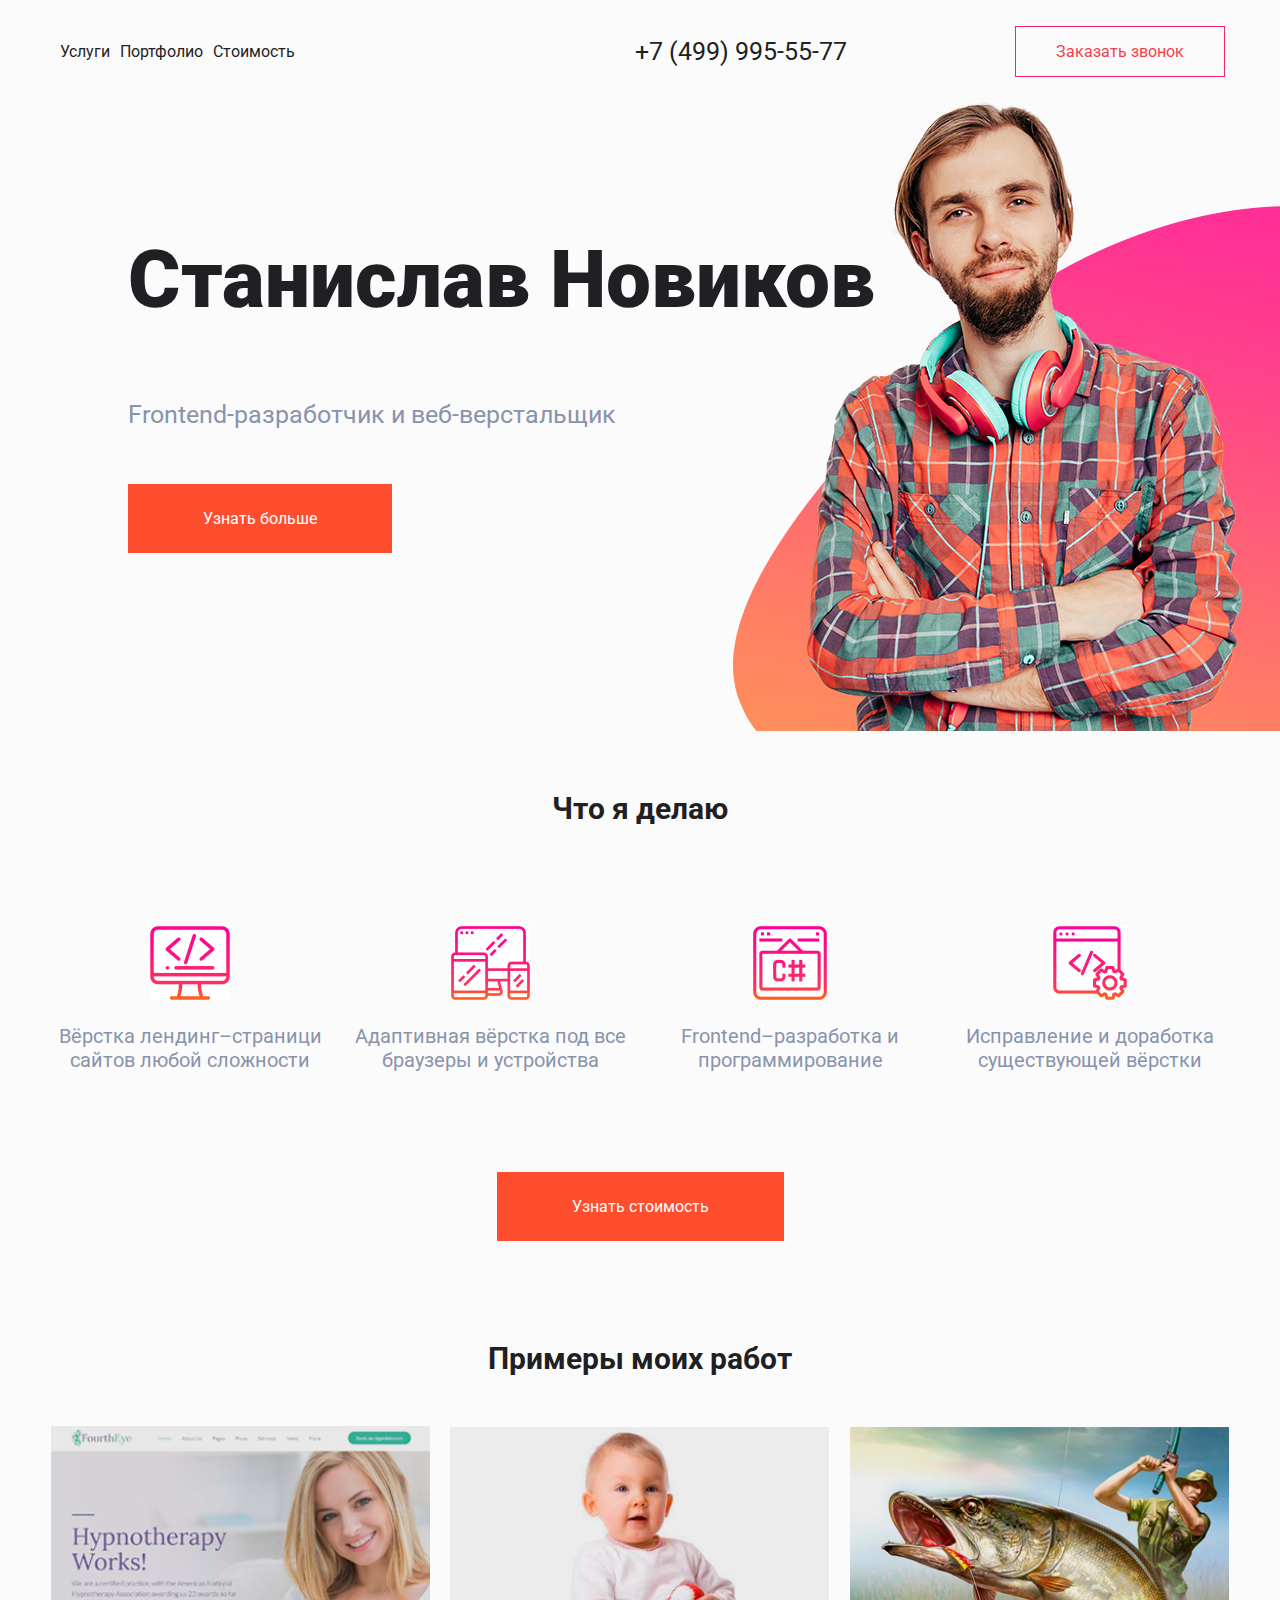
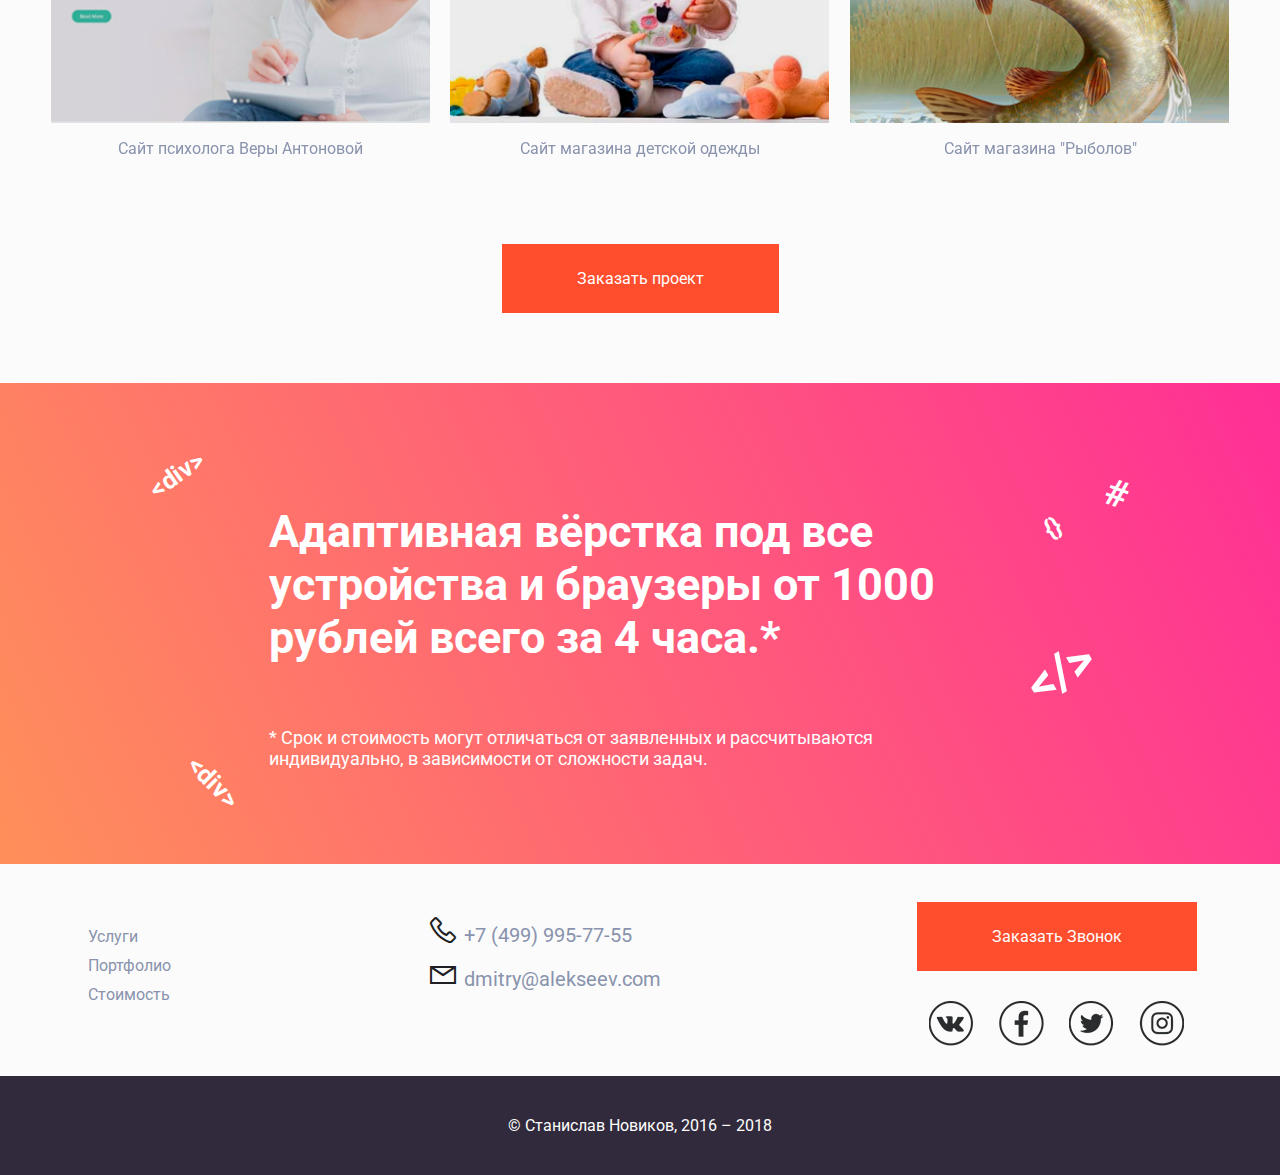
==== commit 11edbb1a: "finished project" ====
--- a/index.html
+++ b/index.html
@@ -1,154 +1,164 @@
-<!doctype html>
-<html lang="ru">
-  <head>
-    <!-- Required meta tags -->
-    <meta charset="utf-8">
-    <meta name="viewport" content="width=device-width, initial-scale=1, shrink-to-fit=no">
-
-    <!-- Bootstrap CSS -->
-    <link rel="stylesheet" href="https://stackpath.bootstrapcdn.com/bootstrap/4.1.3/css/bootstrap.min.css" integrity="sha384-MCw98/SFnGE8fJT3GXwEOngsV7Zt27NXFoaoApmYm81iuXoPkFOJwJ8ERdknLPMO" crossorigin="anonymous">
-    <link href="https://fonts.googleapis.com/css?family=Roboto:400,900&amp;subset=cyrillic" rel="stylesheet">
-    <link rel="stylesheet" href="elements/fonts/css/line-awesome.css">
-    <link rel="stylesheet" type="text/css" href="styles.css">
-
-    <title>Hello, world!</title>
-  </head>
-  <body>
-  
-    <header>
-        <div class="top-navbar">
-          <a href="#" class="burger-menu"><img src="elements/burger.png" alt=""></a>
-            <nav>
-              <ul class="menu">
-                <li class="menu__item"><a href="#" class="menu__item_link">Услуги</a></li>
-                <li class="menu__item"><a href="#" class="menu__item_link">Портфолио</a></li>
-                <li class="menu__item"><a href="#" class="menu__item_link">Стоимость</a></li>
-              </ul>
-            </nav>
-            <div></div>
-            <div class="header__phone">+7 (499) 995-55-77</div>
-            <a href="#" class="header__button_call">Заказать звонок</a>
-            <a href="#" class="phone_icon"><img src="elements/call.png" alt="phone"></a>
-        </div>
-            <nav>
-              <ul class="menu-toggle">
-                <li class="menu-toggle__item"><a href="#" class="menu-toggle__item_link">Услуги</a></li>
-                <li class="menu-toggle__item"><a href="#" class="menu-toggle__item_link">Портфолио</a></li>
-                <li class="menu-toggle__item"><a href="#" class="menu-toggle__item_link">Стоимость</a></li>
-              </ul>
-            </nav>
-    </header>
-
-    <section>
-      <div class="introduction">
-        <div class="introduction_text">
-          <h1 class="name">Дмитрий Алексеев</h1>
-          <p class="description">Frontend-разработчик и веб-верстальщик</p>
-          <a href="#" class="button__orange">Узнать больше</a>
-        </div>
-        <div class="person"><img src="elements/bg.jpg" alt="person" class="person_img"></div>
-      </div>
-    </section>
-
-<section  class="skills">
-  <div class="wrapper">
-      <h2 class="title">Что я делаю</h2>
-      <ul class="serveces">
-        <li class="serveces__item">
-          <img src="elements/land.png" alt="landing">
-          <p class="serveces__item_description">Вёрстка лендинг–страници сайтов любой сложности</p>
-        </li>
-        <li class="serveces__item">
-          <img src="elements/adapt.png" alt="adaptive">
-          <p class="serveces__item_description">Адаптивная вёрстка под все браузеры и устройства</p>
-        </li>
-        <li class="serveces__item">
-          <img src="elements/front.png" alt="front-end">
-          <p class="serveces__item_description">Frontend–разработка и программирование</p>
-        </li>
-        <li class="serveces__item">
-          <img src="elements/fix.png" alt="fixing">
-          <p class="serveces__item_description">Исправление и доработка существующей вёрстки</p>
-        </li>
-      </ul>
-      <div class="button_container"><a href="#" class="button__orange">Узнать стоимость</a></div>
-  </div>
-</section>
-
-<section class="wrapper">
-      <div class="works">
-        <h2 class="title">Примеры моих работ</h2>
-        <ul>
-          <li class="works__item">
-            <img src="elements/work1.png" alt="work1">
-            <p>Сайт психолога Веры Антоновой</p>
-          </li>
-          <li class="works__item">
-            <img src="elements/work2.png" alt="work2">
-            <p>Сайт магазина детской одежды</p>
-          </li>
-          <li class="works__item">
-            <img src="elements/work3.png" alt="work3">
-            <p>Сайт магазина «Рыболов»</p>
-          </li>
-        </ul>
-        <div class="button_container"><img src="elements/dots.png" alt=""></div>
-      </div>
-        <div class="button_container"><a href="#" class="button__orange">Заказать проект</a></div>
-    </section>
-
-<section class="adaptive">
-  <div class="adaptive_text">
-    <h3>Адаптивная вёрстка под все устройства
-  и браузеры от 1000 рублей всего за 4 часа.*</h3>
-    <p>* Срок и стоимость могут отличаться от заявленных и рассчитываются  индивидуально,
-     в зависимости от сложности задач.</p>
-    <span>&lt;div&gt;</span>
-    <span>&lt;div&gt;</span> 
-    <span>&lt;/&gt;</span> 
-    <span>{}</span> 
-    <span>#</span>
-  </div>
-</section>
-
-<footer>
-  <div class="footer_content">
-      <nav class="footer_menu-width">
-        <ul class="footer_menu">
-          <li class="menu__item"><a href="#" class="menu__item_link footer_menu__item_link">Услуги</a></li>
-          <li class="menu__item"><a href="#" class="menu__item_link footer_menu__item_link">Портфолио</a></li>
-          <li class="menu__item"><a href="#" class="menu__item_link footer_menu__item_link">Стоимость</a></li>
-        </ul>
-      </nav>
-
-    <div class="contact">
-      <i class="la la-2x la-phone"></i><p class="footer_contact">+7 (499) 995-77-55</p><br>
-      <i class="la la-2x la-envelope"></i><p class="footer_contact">dmitry@alekseev.com</p>
-    </div>
-
-    <div class="social">
-      <div class="button_container"><a href="#" class="button__orange">Заказать Звонок</a></div>
-      <ul class="social-icons">
-        <li class="social_item vk"></li>
-        <li class="social_item fb"></li>
-        <li class="social_item tw"></li>
-        <li class="social_item inst"></li>
-      </ul>
-    </div>
-
-  </div>
-
-  <div class="copyright">
-        &copy; Станислав Новиков, 2016 – 2018
-  </div>
-</footer>
-
-    <!-- Optional JavaScript -->
-    <!-- jQuery first, then Popper.js, then Bootstrap JS -->
-
-    <script src="https://code.jquery.com/jquery-3.3.1.slim.min.js" integrity="sha384-q8i/X+965DzO0rT7abK41JStQIAqVgRVzpbzo5smXKp4YfRvH+8abtTE1Pi6jizo" crossorigin="anonymous"></script>
-    <script src="https://cdnjs.cloudflare.com/ajax/libs/popper.js/1.14.3/umd/popper.min.js" integrity="sha384-ZMP7rVo3mIykV+2+9J3UJ46jBk0WLaUAdn689aCwoqbBJiSnjAK/l8WvCWPIPm49" crossorigin="anonymous"></script>
-    <script src="https://stackpath.bootstrapcdn.com/bootstrap/4.1.3/js/bootstrap.min.js" integrity="sha384-ChfqqxuZUCnJSK3+MXmPNIyE6ZbWh2IMqE241rYiqJxyMiZ6OW/JmZQ5stwEULTy" crossorigin="anonymous"></script>
-    <script src="script.js"></script>
-  </body>
-</html>+<!doctype html>
+<html lang="ru">
+  <head>
+    <!-- Required meta tags -->
+    <meta charset="utf-8">
+    <meta name="viewport" content="width=device-width, initial-scale=1, shrink-to-fit=no">
+    <link href="https://fonts.googleapis.com/css?family=Roboto:400,900&amp;subset=cyrillic" rel="stylesheet">
+    <link rel="stylesheet" href="elements/fonts/css/line-awesome.css">
+    <link rel="stylesheet" href="magnific-popup/magnificCSS.css">
+    <link rel="stylesheet" href="slick/slick.css"/>
+    <link rel="stylesheet" href="slick/slick-theme.css"/>
+    <link rel="stylesheet" type="text/css" href="styles.css">
+    <title>Верстка сайтов Станислав Новиков</title>
+  </head>
+  <body>
+
+    <header>
+        <div class="top-navbar">
+          <a href="#" class="burger-menu"><img src="elements/burger.png" alt=""></a>
+            <nav>
+              <ul class="menu">
+                <li class="menu__item"><a href="#skills" class="menu__item_link">Услуги</a></li>
+                <li class="menu__item"><a href="#example" class="menu__item_link">Портфолио</a></li>
+                <li class="menu__item"><a href="#cost" class="menu__item_link">Стоимость</a></li>
+              </ul>
+            </nav>
+            <div></div>
+            <div class="header__phone">+7 (499) 995-55-77</div>
+            <a href="#form-popup" class="header__button_call popup-with-form">Заказать звонок</a>
+            <a href="#form-popup" class="phone_icon popup-with-form"><img src="elements/call.png" alt="phone"></a>
+        </div>
+
+            <nav>
+              <ul class="menu-toggle">
+                <li class="menu-toggle__item"><a href="#skills" class="menu-toggle__item_link">Услуги</a></li>
+                <li class="menu-toggle__item"><a href="#example" class="menu-toggle__item_link">Портфолио</a></li>
+                <li class="menu-toggle__item"><a href="#cost" class="menu-toggle__item_link">Стоимость</a></li>
+              </ul>
+            </nav>
+    </header>
+
+    <section>
+      <div class="introduction">
+        <div class="introduction_text">
+          <h1 class="name">Станислав Новиков</h1>
+          <p class="description">Frontend-разработчик и веб-верстальщик</p>
+          <a href="#skills" class="button__orange">Узнать больше</a>
+        </div>
+        <div class="person"><img src="elements/bg.jpg" alt="person" class="person_img"></div>
+      </div>
+    </section>
+
+<section  class="skills" id="skills">
+  <div class="wrapper">
+      <h2 class="title">Что я делаю</h2>
+      <ul class="serveces">
+        <li class="serveces__item">
+          <img src="elements/land.png" alt="landing">
+          <p class="serveces__item_description">Вёрстка лендинг–страници сайтов любой сложности</p>
+        </li>
+        <li class="serveces__item">
+          <img src="elements/adapt.png" alt="adaptive">
+          <p class="serveces__item_description">Адаптивная вёрстка под все браузеры и устройства</p>
+        </li>
+        <li class="serveces__item">
+          <img src="elements/front.png" alt="front-end">
+          <p class="serveces__item_description">Frontend–разработка и программирование</p>
+        </li>
+        <li class="serveces__item">
+          <img src="elements/fix.png" alt="fixing">
+          <p class="serveces__item_description">Исправление и доработка существующей вёрстки</p>
+        </li>
+      </ul>
+      <div class="button_container"><a name="serveces" href="#cost" class="button__orange">Узнать стоимость</a></div>
+  </div>
+</section>
+
+<section class="wrapper">
+      <div class="works" id="example">
+        <h2 class="title">Примеры моих работ</h2>
+
+<div class="slider">
+    <div class="multiple-items">
+      <div class="works__item">
+        <img src="img/work1.png" alt="психолог">
+        <p>Сайт психолога Веры Антоновой</p>
+      </div>
+      <div class="works__item">
+        <img src="img/work2.png" alt="дети">
+        <p>Сайт магазина детской одежды</p>
+      </div>
+      <div class="works__item">
+        <img src="img/work3.png" alt="рыбалка">
+        <p>Сайт магазина "Рыболов"</p>
+      </div>
+    </div>
+  </div>
+
+      </div>
+    </section>
+  <div class="button_container" id="order"><a href="#form-popup" class="button__orange popup-with-form">Заказать проект</a></div>
+
+<section class="adaptive" id="cost">
+  <div class="adaptive_text">
+    <h3>Адаптивная вёрстка под все устройства
+  и браузеры от 1000 рублей всего за 4 часа.*</h3>
+    <p>* Срок и стоимость могут отличаться от заявленных и рассчитываются  индивидуально,
+     в зависимости от сложности задач.</p>
+    <span>&lt;div&gt;</span>
+    <span>&lt;div&gt;</span>
+    <span>&lt;/&gt;</span>
+    <span>{}</span>
+    <span>#</span>
+  </div>
+</section>
+
+<footer>
+  <div class="footer_content">
+      <nav class="footer_menu-width">
+        <ul class="footer_menu">
+          <li class="menu__item"><a href="#skills" class="menu__item_link footer_menu__item_link">Услуги</a></li>
+          <li class="menu__item"><a href="#example" class="menu__item_link footer_menu__item_link">Портфолио</a></li>
+          <li class="menu__item"><a href="#cost" class="menu__item_link footer_menu__item_link">Стоимость</a></li>
+        </ul>
+      </nav>
+
+    <div class="contact">
+      <i class="la la-2x la-phone"></i><p class="footer_contact">+7 (499) 995-77-55</p><br>
+      <i class="la la-2x la-envelope"></i><p class="footer_contact">dmitry@alekseev.com</p>
+    </div>
+
+    <div class="social">
+      <div class="button_container"><a href="#form-popup" class="button__orange popup-with-form">Заказать Звонок</a></div>
+      <ul class="social-icons">
+        <li class="social_item vk"></li>
+        <li class="social_item fb"></li>
+        <li class="social_item tw"></li>
+        <li class="social_item inst"></li>
+      </ul>
+    </div>
+
+  </div>
+
+  <div class="copyright">
+        &copy; Станислав Новиков, 2016 – 2018
+  </div>
+
+  <div class="white-popup mfp-hide" id="form-popup">
+    <form id="form" action="#">
+      <h2>Мы вам перезвоним</h2><button title="Close (Esc)" type="button" class="mfp-close">×</button>
+      <input type="text" name="name" placeholder="Имя" required /><br />
+      <input type="text" name="phone" placeholder="Телефон" required /><br />
+      <div class="button_container"><button id="send">Отправить</button>
+    </form></div>
+  </div>
+
+</footer>
+
+<script type="text/javascript" src="jquery.js"></script>
+<script type="text/javascript" src="slick/slick.min.js"></script>
+<script src="magnific-popup/magnificJS.js"></script>
+<script src="script.js"></script>
+  </body>
+</html>
--- a/magnific-popup/magnificCSS.css
+++ b/magnific-popup/magnificCSS.css
@@ -0,0 +1,351 @@
+/* Magnific Popup CSS */
+.mfp-bg {
+  top: 0;
+  left: 0;
+  width: 100%;
+  height: 100%;
+  z-index: 1042;
+  overflow: hidden;
+  position: fixed;
+  background: #0b0b0b;
+  opacity: 0.8; }
+
+.mfp-wrap {
+  top: 0;
+  left: 0;
+  width: 100%;
+  height: 100%;
+  z-index: 1043;
+  position: fixed;
+  outline: none !important;
+  -webkit-backface-visibility: hidden; }
+
+.mfp-container {
+  text-align: center;
+  position: absolute;
+  width: 100%;
+  height: 100%;
+  left: 0;
+  top: 0;
+  padding: 0 8px;
+  box-sizing: border-box; }
+
+.mfp-container:before {
+  content: '';
+  display: inline-block;
+  height: 100%;
+  vertical-align: middle; }
+
+.mfp-align-top .mfp-container:before {
+  display: none; }
+
+.mfp-content {
+  position: relative;
+  display: inline-block;
+  vertical-align: middle;
+  margin: 0 auto;
+  text-align: left;
+  z-index: 1045; }
+
+.mfp-inline-holder .mfp-content,
+.mfp-ajax-holder .mfp-content {
+  width: 100%;
+  cursor: auto; }
+
+.mfp-ajax-cur {
+  cursor: progress; }
+
+.mfp-zoom-out-cur, .mfp-zoom-out-cur .mfp-image-holder .mfp-close {
+  cursor: -moz-zoom-out;
+  cursor: -webkit-zoom-out;
+  cursor: zoom-out; }
+
+.mfp-zoom {
+  cursor: pointer;
+  cursor: -webkit-zoom-in;
+  cursor: -moz-zoom-in;
+  cursor: zoom-in; }
+
+.mfp-auto-cursor .mfp-content {
+  cursor: auto; }
+
+.mfp-close,
+.mfp-arrow,
+.mfp-preloader,
+.mfp-counter {
+  -webkit-user-select: none;
+  -moz-user-select: none;
+  user-select: none; }
+
+.mfp-loading.mfp-figure {
+  display: none; }
+
+.mfp-hide {
+  display: none !important; }
+
+.mfp-preloader {
+  color: #CCC;
+  position: absolute;
+  top: 50%;
+  width: auto;
+  text-align: center;
+  margin-top: -0.8em;
+  left: 8px;
+  right: 8px;
+  z-index: 1044; }
+  .mfp-preloader a {
+    color: #CCC; }
+    .mfp-preloader a:hover {
+      color: #FFF; }
+
+.mfp-s-ready .mfp-preloader {
+  display: none; }
+
+.mfp-s-error .mfp-content {
+  display: none; }
+
+button.mfp-close,
+button.mfp-arrow {
+  overflow: visible;
+  cursor: pointer;
+  background: transparent;
+  border: 0;
+  -webkit-appearance: none;
+  display: block;
+  outline: none;
+  padding: 0;
+  z-index: 1046;
+  box-shadow: none;
+  touch-action: manipulation; }
+
+button::-moz-focus-inner {
+  padding: 0;
+  border: 0; }
+
+.mfp-close {
+  width: 44px;
+  height: 44px;
+  line-height: 44px;
+  position: absolute;
+  right: 0;
+  top: 0;
+  text-decoration: none;
+  text-align: center;
+  opacity: 0.65;
+  padding: 0 0 18px 10px;
+  color: #FFF;
+  font-style: normal;
+  font-size: 28px;
+  font-family: Arial, Baskerville, monospace; }
+  .mfp-close:hover,
+  .mfp-close:focus {
+    opacity: 1; }
+  .mfp-close:active {
+    top: 1px; }
+
+.mfp-close-btn-in .mfp-close {
+  color: #333; }
+
+.mfp-image-holder .mfp-close,
+.mfp-iframe-holder .mfp-close {
+  color: #FFF;
+  right: -6px;
+  text-align: right;
+  padding-right: 6px;
+  width: 100%; }
+
+.mfp-counter {
+  position: absolute;
+  top: 0;
+  right: 0;
+  color: #CCC;
+  font-size: 12px;
+  line-height: 18px;
+  white-space: nowrap; }
+
+.mfp-arrow {
+  position: absolute;
+  opacity: 0.65;
+  margin: 0;
+  top: 50%;
+  margin-top: -55px;
+  padding: 0;
+  width: 90px;
+  height: 110px;
+  -webkit-tap-highlight-color: transparent; }
+  .mfp-arrow:active {
+    margin-top: -54px; }
+  .mfp-arrow:hover,
+  .mfp-arrow:focus {
+    opacity: 1; }
+  .mfp-arrow:before,
+  .mfp-arrow:after {
+    content: '';
+    display: block;
+    width: 0;
+    height: 0;
+    position: absolute;
+    left: 0;
+    top: 0;
+    margin-top: 35px;
+    margin-left: 35px;
+    border: medium inset transparent; }
+  .mfp-arrow:after {
+    border-top-width: 13px;
+    border-bottom-width: 13px;
+    top: 8px; }
+  .mfp-arrow:before {
+    border-top-width: 21px;
+    border-bottom-width: 21px;
+    opacity: 0.7; }
+
+.mfp-arrow-left {
+  left: 0; }
+  .mfp-arrow-left:after {
+    border-right: 17px solid #FFF;
+    margin-left: 31px; }
+  .mfp-arrow-left:before {
+    margin-left: 25px;
+    border-right: 27px solid #3F3F3F; }
+
+.mfp-arrow-right {
+  right: 0; }
+  .mfp-arrow-right:after {
+    border-left: 17px solid #FFF;
+    margin-left: 39px; }
+  .mfp-arrow-right:before {
+    border-left: 27px solid #3F3F3F; }
+
+.mfp-iframe-holder {
+  padding-top: 40px;
+  padding-bottom: 40px; }
+  .mfp-iframe-holder .mfp-content {
+    line-height: 0;
+    width: 100%;
+    max-width: 900px; }
+  .mfp-iframe-holder .mfp-close {
+    top: -40px; }
+
+.mfp-iframe-scaler {
+  width: 100%;
+  height: 0;
+  overflow: hidden;
+  padding-top: 56.25%; }
+  .mfp-iframe-scaler iframe {
+    position: absolute;
+    display: block;
+    top: 0;
+    left: 0;
+    width: 100%;
+    height: 100%;
+    box-shadow: 0 0 8px rgba(0, 0, 0, 0.6);
+    background: #000; }
+
+/* Main image in popup */
+img.mfp-img {
+  width: auto;
+  max-width: 100%;
+  height: auto;
+  display: block;
+  line-height: 0;
+  box-sizing: border-box;
+  padding: 40px 0 40px;
+  margin: 0 auto; }
+
+/* The shadow behind the image */
+.mfp-figure {
+  line-height: 0; }
+  .mfp-figure:after {
+    content: '';
+    position: absolute;
+    left: 0;
+    top: 40px;
+    bottom: 40px;
+    display: block;
+    right: 0;
+    width: auto;
+    height: auto;
+    z-index: -1;
+    box-shadow: 0 0 8px rgba(0, 0, 0, 0.6);
+    background: #444; }
+  .mfp-figure small {
+    color: #BDBDBD;
+    display: block;
+    font-size: 12px;
+    line-height: 14px; }
+  .mfp-figure figure {
+    margin: 0; }
+
+.mfp-bottom-bar {
+  margin-top: -36px;
+  position: absolute;
+  top: 100%;
+  left: 0;
+  width: 100%;
+  cursor: auto; }
+
+.mfp-title {
+  text-align: left;
+  line-height: 18px;
+  color: #F3F3F3;
+  word-wrap: break-word;
+  padding-right: 36px; }
+
+.mfp-image-holder .mfp-content {
+  max-width: 100%; }
+
+.mfp-gallery .mfp-image-holder .mfp-figure {
+  cursor: pointer; }
+
+@media screen and (max-width: 800px) and (orientation: landscape), screen and (max-height: 300px) {
+  /**
+       * Remove all paddings around the image on small screen
+       */
+  .mfp-img-mobile .mfp-image-holder {
+    padding-left: 0;
+    padding-right: 0; }
+  .mfp-img-mobile img.mfp-img {
+    padding: 0; }
+  .mfp-img-mobile .mfp-figure:after {
+    top: 0;
+    bottom: 0; }
+  .mfp-img-mobile .mfp-figure small {
+    display: inline;
+    margin-left: 5px; }
+  .mfp-img-mobile .mfp-bottom-bar {
+    background: rgba(0, 0, 0, 0.6);
+    bottom: 0;
+    margin: 0;
+    top: auto;
+    padding: 3px 5px;
+    position: fixed;
+    box-sizing: border-box; }
+    .mfp-img-mobile .mfp-bottom-bar:empty {
+      padding: 0; }
+  .mfp-img-mobile .mfp-counter {
+    right: 5px;
+    top: 3px; }
+  .mfp-img-mobile .mfp-close {
+    top: 0;
+    right: 0;
+    width: 35px;
+    height: 35px;
+    line-height: 35px;
+    background: rgba(0, 0, 0, 0.6);
+    position: fixed;
+    text-align: center;
+    padding: 0; } }
+
+@media all and (max-width: 900px) {
+  .mfp-arrow {
+    -webkit-transform: scale(0.75);
+    transform: scale(0.75); }
+  .mfp-arrow-left {
+    -webkit-transform-origin: 0;
+    transform-origin: 0; }
+  .mfp-arrow-right {
+    -webkit-transform-origin: 100%;
+    transform-origin: 100%; }
+  .mfp-container {
+    padding-left: 6px;
+    padding-right: 6px; } }
--- a/styles.css
+++ b/styles.css
@@ -1,555 +1,641 @@
-html, body {
-	margin: 0;
-	padding: 0;
-	box-sizing: border-box;
-	font-family: roboto;
-	color: #1f1f24;
-}
-
-body {
-	background-color: #fbfbfb;
-}
-
-.top-navbar {
-	width: 100%;
-	display: flex;
-	align-items: center;
-	padding-top: 2%;
-	justify-content: space-between;
-	margin: 0 auto;
-	max-width: 1170px;
-}
-
-.phone_icon {
-	display: none;
-}
-
-.header__button_call {
-	padding: 15px 40px 15px 40px;
-	border: solid 1px #f82370;
-	color: #f53f4f;
-}
-
-.button_call {
-	padding: 15px 40px 15px 40px;
-	border: solid 1px #f82370;
-	color: #f53f4f;
-}
-
-.header__phone {
-	font-size: 25px;
-}
-
-.menu {
-	list-style: none;
-	margin: 0;
-	padding: 0;
-	display: flex;
-}
-
-.menu__item {
-	padding: 5px;
-}
-
-.menu__item_link {
-	color: #1f1f24;
-}
-
-.menu__item_link:hover {
-	color: #fc557c;	
-}
-
-.introduction {
-	display: flex;
-	width: 100%;
-	padding-top: 2%;
-}
-
-.introduction_text {
-	width: 70%;
-	z-index: 2;
-}
-
-.person {
-	width: 30%;
-	display: flex;
-	justify-content: flex-end;
-}
-
-.name {
-	font-weight: 900;
-	font-size: 80px;
-}
-
-.description {
-	font-size: 25px;
-	color: #8993ad;
-	margin: 0;
-	margin-bottom: 80px;
-	padding-top: 20px;
-}
-
-.button__orange {
-	padding: 25px 75px;
-	color: white;
-	background-color: #ff4e2e;
-}
-
-.skills {
-	margin: 60px 0;
-
-}
-
-.serveces {
-	margin: 0;
-	padding: 0;
-	list-style: none;
-	display: flex;
-	flex-wrap: wrap;
-	margin-top: 40px;
-	margin-bottom: 40px;
-	justify-content: space-around;
-}
-
-.serveces__item {
-		text-align: center;
-		width: 25%;
-
-	}
-
-	.serveces__item_description {
-		font-size: 20px;
-		color: #8993ad;
-	}
-
-.title {
-	color: #1f1f24;
-	font-size: 30px;
-	font-weight: 700;
-	text-align: center;
-}
-
-.wrapper {
-	max-width: 1200px;
-	width: 100%;
-	margin: 0 auto;
-}
-
-.works {
-	margin-top: 100px;
-}
-
-.works h2 {
-	margin-bottom: 50px;
-}
-
-.works ul {
-	padding: 0;
-	margin: 0;
-	list-style: none;
-	display: flex;
-	justify-content: space-between;
-}
-
-	.works__item {
-		width: 33%;
-	}
-
-	.works__item {
-		width: 33%;
-	}
-
-	.works__item  img {
-		width: 100%;
-		height: auto;
-	}
-
-.works p {
-	font-size: 20px;
-	color: #8993ad;
-	text-align: center;
-	margin-top: 10px;
-	}
-
-.button_container {
-	display: flex;
-	justify-content: space-around;
-	width: 100%;
-	margin: 5% 0;
-}
-
-.adaptive {
-	color: white;
-	width: 100%;
-	background: linear-gradient(65deg, #ff8f5a, #ff2f96);
-	display: flex;
-	justify-content: space-around;
-}
-
-.adaptive_text {
-	display: flex;
-	flex-direction: column;
-	justify-content: space-around;
-	width: 58%;
-	padding: 6%;
-	position: relative;
-}
-
-.adaptive h3 {
-	font-size: 45px;
-	font-weight: bold;
-}
-
-.adaptive p {
-	font-size: 18px;
-}
-
-.adaptive span {
-		color: white;
-		font-size: 25px;
-		display: inline-block;
-		position: absolute;
-		font-weight: bold;
-	}
-
-	.adaptive span:nth-child(3) {
-		transform: rotate(-35deg) scale(1,1);
-		position: absolute;
-		top: 16%;
-   		left: -5%;
-
-	}
-
-	.adaptive span:nth-child(4) {
-		transform: rotate(45deg) scale(1,1);
-		position: absolute;
-		top: 80%;
-   		left: -1%;
-	}
-
-	.adaptive span:nth-child(5) {
-		transform: rotate(-30deg) scale(2,2);
-		position: absolute;
-		top: 57%;
-   		left: 95%;
-	}
-
-	.adaptive span:nth-child(6) {
-		transform: rotate(-30deg) scale(1,1);
-		position: absolute;
-		top: 27%;
-   		right: 3%;
-	}
-
-	.adaptive span:nth-child(7) {
-		transform: rotate(20deg) scale(1.5,1.5);
-		position: absolute;
-		top: 20%;
-   		right: -4%;
-	}
-
-.footer_content {
-	display: flex;
-	flex-wrap: wrap;
-	width: 87%;
-	margin:0 auto;
-	align-items: baseline;
-	justify-content: space-between;
-	
-}	
-
-.footer_menu {
-	list-style: none;
-	padding: 0;
-	margin: 0;
-}
-
-.footer_menu__item_link {
-	color: #8993ad;
-}
-
-footer {
-	margin: 3% 0 0 0;
-}
-
-.footer_contact {
-	display: inline-block;
-		font-size: 20px;
-		color: #8993ad;
-		margin: 10px 5px;
-		padding: 0;
-	}
-
-.social-icons {
-	padding: 0;
-	margin: 20px 0;
-	display: flex;
-	justify-content: space-around;
-}
-
-.social_item {
-	width: 45px;
-	height: 45px;
-	cursor: pointer;
-	background: url(elements/sprite.png) no-repeat;
-	display: inline-block;
-	margin: 10px 5px;
-}
-
-.social-icons .vk {
-	background-position: -60px 0;
-}
-
-.social-icons .fb {
-	background-position: -119px 0;
-}
-
-.social-icons .tw {
-	background-position: -179px 0;
-}
-
-.social-icons .inst {
-	background-position: -295px 0;
-}
-
-.footer_menu-width {
-	
-}
-
-.call_button {
-	padding: 20px 0;
-	width: 100%;
-	justify-content: space-around;
-}
-
-.copyright {
-	width: 100%;
-	color: white;
-	font-size: 16px;
-	text-align: center;
-	background-color: #31293c;
-	padding: 40px 0;
-}
-
-
-
-@media (min-width: 320px) and (max-width: 766px) {
-
-	.adaptive span {
-	display: none;
-	}
-
-	.adaptive h3 {
-	font-size: 28px;
-	font-weight: bold;
-	}
-
-	.adaptive p {
-	font-size: 15px;
-	}
-
-	.top-navbar {
-	justify-content: space-around;
-	margin: 0 auto;
-	padding-top: 2%;
-	}
-
-	.menu-toggle {
-		display: none;
-	}
-
-	.header__button_call {
-		display: none;
-	}
-
-	.header__phone {
-		font-size: 18px;
-	}
-
-	.phone_icon {
-		display: block;
-	}
-
-	.person_img {
-		width: 100%;
-		height: 100%;
-	}
-
-	.introduction {
-		flex-direction: column-reverse;
-		width: 100%;
-		padding: 0;
-	}
-
-	.introduction_text {
-		width: 100%;
-		display: flex;
-		flex-wrap: wrap;
-		justify-content: center;
-		padding: 5% 0 5% 0;
-	}
-
-	.person {
-		width: 100%;
-
-	}
-
-	.name {
-    font-weight: 900;
-    font-size: 33px;
-    text-align: center;
-	}
-
-	.description {
-    font-size: 21px;
-    margin-bottom: 30px;
-    text-align: center;
-    padding: 0;
-	}
-
-	.serveces {
-	margin-top: 20px;
-	}
-
-	.serveces__item {
-		text-align: center;
-		width: 100%;
-	}
-
-	.serveces__item_description {
-		font-size: 20px;
-		color: #8993ad;
-	}
-
-	.works ul {
-		display: flex;
-		flex-wrap: wrap;
-	}
-
-	.works__item {
-		width: 99%;
-	}
-
-	.works__item:nth-child(3) {
-		display: none;
-	}
-
-	.works__item:nth-child(2) {
-		display: none;
-	}
-
-	.adaptive_text {
-	width: 97%;
-	}
-
-	.social {
-		width: 100%;
-		justify-content: space-around;
-	}
-
-
-}	
-
-@media (min-width: 767px) and (max-width: 1025px) {
-
-	.menu-toggle {
-		display: none;
-	}
-
-	.header__phone {
-		font-size: 25px;
-	}
-
-	.name {
-	font-weight: 900;
-    font-size: 39px;
-	}
-
-	.description {
-	font-size: 18px;
-    color: #8993ad;
-	}
-
-	.button__orange {
-	margin: 35px;
-	}
-
-	.serveces {
-	margin-top: 20px;
-	padding: 0 2%;
-	}
-	.serveces__item {
-	text-align: center;
-	width: 50%;
-	}
-
-	.works ul {
-	flex-wrap: wrap;
-	}
-
-	.works__item {
-	width: 49%;
-	}
-
-	.works__item:nth-child(3) {
-	display: none;
-	}
-
-	.adaptive_text {
-	width: 90%;
-	}
-
-	.top-navbar {
-	justify-content: space-around;
-	}
-
-	.introduction_text {
-		padding: 10% 0 0 4%;
-	}
-	
-}
-
-@media  (max-width: 1025px) {
-	.menu-toggle {
-		display: block;
-		margin: 0;
-		padding: 0;
-		margin-top: 5px;
-		overflow: hidden;
-		height: 0;
-	}
-
-	.menu-toggle.open {
-		height: auto;
-	}
-
-	.menu-toggle__item {
-		list-style: none;
-		background: #8993ad;
-		text-align: center;
-		padding: 1%;
-		border-bottom: 1px solid #778096;
-	}
-
-	.menu-toggle__item_link {
-		color: white;
-	}
-
-	.menu {
-		display: none;
-	}
-}
-
-@media  (min-width: 1025px) {
-	.burger-menu {
-		display: none;
-	}
-
-	.menu-toggle {
-		display: none;
-	}
-
-	.introduction_text {
-		padding: 6% 0 0 10%;
-	}
-}+html, body {
+	margin: 0;
+	padding: 0;
+	box-sizing: border-box;
+	font-family: roboto;
+	color: #1f1f24;
+}
+
+body {
+	background-color: #fbfbfb;
+}
+
+a {
+	text-decoration: none;
+}
+
+.top-navbar {
+	width: 100%;
+	display: flex;
+	align-items: center;
+	padding-top: 2%;
+	justify-content: space-between;
+	margin: 0 auto;
+	max-width: 1170px;
+}
+
+.phone_icon {
+	display: none;
+}
+
+.header__button_call {
+	padding: 15px 40px 15px 40px;
+	border: solid 1px #f82370;
+	color: #f53f4f;
+}
+
+.header__button_call:hover {
+	color: #f53f4f;
+	text-decoration: none;
+}
+
+.button_call {
+	padding: 15px 40px 15px 40px;
+	border: solid 1px #f82370;
+	color: #f53f4f;
+}
+
+
+
+.header__phone {
+	font-size: 25px;
+}
+
+.menu {
+	list-style: none;
+	margin: 0;
+	padding: 0;
+	display: flex;
+}
+
+.menu__item {
+	padding: 5px;
+}
+
+.menu__item_link {
+	color: #1f1f24;
+}
+
+.menu__item_link:hover {
+	color: #fc557c;
+}
+
+.introduction {
+	display: flex;
+	width: 100%;
+	padding-top: 2%;
+}
+
+.introduction_text {
+	width: 70%;
+	z-index: 2;
+}
+
+.person {
+	width: 30%;
+	display: flex;
+	justify-content: flex-end;
+}
+
+.name {
+	font-weight: 900;
+	font-size: 80px;
+}
+
+.description {
+	font-size: 25px;
+	color: #8993ad;
+	margin: 0;
+	margin-bottom: 80px;
+	padding-top: 20px;
+}
+
+.button__orange {
+	padding: 25px 75px;
+	color: white;
+	background-color: #ff4e2e;
+}
+
+.button__orange:hover {
+	color: white;
+	text-decoration: none;
+}
+
+.skills {
+	margin: 60px 0;
+
+}
+
+.serveces {
+	margin: 0;
+	padding: 0;
+	list-style: none;
+	display: flex;
+	flex-wrap: wrap;
+	margin-top: 100px;
+	margin-bottom: 80px;
+	justify-content: space-around;
+}
+
+.serveces__item {
+		text-align: center;
+		width: 25%;
+
+	}
+
+	.serveces__item_description {
+		font-size: 20px;
+		color: #8993ad;
+	}
+
+.title {
+	color: #1f1f24;
+	font-size: 30px;
+	font-weight: 700;
+	text-align: center;
+}
+
+.wrapper {
+	max-width: 1200px;
+	width: 100%;
+	margin: 0 auto;
+}
+
+.works {
+	margin-top: 100px;
+}
+
+.works h2 {
+	margin-bottom: 50px;
+}
+
+.works p {
+	text-align: center;
+	color: #8993ad;
+}
+
+.slick-prev:before, .slick-next:before {
+	font-size: 50px;
+}
+
+.slick-arrow {
+	width: 50px;
+	height: 50px;
+	z-index: 2;
+}
+
+.slick-prev {
+	left: 10px;
+}
+
+.slick-next {
+	right: 10px;
+}
+
+.slick-dots {
+	bottom: -50px;
+}
+
+.slick-dots li button:before
+{
+    font-family: 'slick';
+    font-size: 25px;
+    line-height: 20px;
+
+    position: absolute;
+    top: 0;
+    left: 0;
+
+    width: 20px;
+    height: 20px;
+
+    content: '•';
+    text-align: center;
+
+    opacity: ;
+    color: #d8d4d3;
+
+    -webkit-font-smoothing: antialiased;
+    -moz-osx-font-smoothing: grayscale;
+}
+.slick-dots li.slick-active button:before
+{
+    opacity: 1;
+    color: #ff5200;
+}
+
+.works__item img {
+	width: 100%;
+	height: auto;
+}
+
+.button_container {
+	display: flex;
+	justify-content: space-around;
+	
+}
+
+.adaptive {
+	color: white;
+	width: 100%;
+	background: linear-gradient(65deg, #ff8f5a, #ff2f96);
+	display: flex;
+	justify-content: space-around;
+}
+
+.adaptive_text {
+	display: flex;
+	flex-direction: column;
+	justify-content: space-around;
+	width: 58%;
+	padding: 6%;
+	position: relative;
+}
+
+.adaptive h3 {
+	font-size: 45px;
+	font-weight: bold;
+}
+
+.adaptive p {
+	font-size: 18px;
+}
+
+.adaptive span {
+		color: white;
+		font-size: 25px;
+		display: inline-block;
+		position: absolute;
+		font-weight: bold;
+	}
+
+	.adaptive span:nth-child(3) {
+		transform: rotate(-35deg) scale(1,1);
+		position: absolute;
+		top: 16%;
+   		left: -5%;
+
+	}
+
+	.adaptive span:nth-child(4) {
+		transform: rotate(45deg) scale(1,1);
+		position: absolute;
+		top: 80%;
+   		left: -1%;
+	}
+
+	.adaptive span:nth-child(5) {
+		transform: rotate(-30deg) scale(2,2);
+		position: absolute;
+		top: 57%;
+   		left: 95%;
+	}
+
+	.adaptive span:nth-child(6) {
+		transform: rotate(-30deg) scale(1,1);
+		position: absolute;
+		top: 27%;
+   		right: 3%;
+	}
+
+	.adaptive span:nth-child(7) {
+		transform: rotate(20deg) scale(1.5,1.5);
+		position: absolute;
+		top: 20%;
+   		right: -4%;
+	}
+
+.footer_content {
+	display: flex;
+	flex-wrap: wrap;
+	width: 87%;
+	margin:0 auto;
+	align-items: baseline;
+	justify-content: space-between;
+
+}
+
+.footer_menu {
+	list-style: none;
+	padding: 0;
+	margin: 0;
+}
+
+.footer_menu__item_link {
+	color: #8993ad;
+}
+
+footer {
+	margin: 3% 0 0 0;
+}
+
+.footer_contact {
+	display: inline-block;
+		font-size: 20px;
+		color: #8993ad;
+		margin: 10px 5px;
+		padding: 0;
+	}
+
+.social-icons {
+	padding: 0;
+	margin: 20px 0;
+	display: flex;
+	justify-content: space-around;
+}
+
+.social_item {
+	width: 45px;
+	height: 45px;
+	cursor: pointer;
+	background: url(elements/sprite.png) no-repeat;
+	display: inline-block;
+	margin: 10px 5px;
+}
+
+.social-icons .vk {
+	background-position: -60px 0;
+}
+
+.social-icons .fb {
+	background-position: -119px 0;
+}
+
+.social-icons .tw {
+	background-position: -179px 0;
+}
+
+.social-icons .inst {
+	background-position: -295px 0;
+}
+
+.footer_menu-width {
+
+}
+
+.call_button {
+	padding: 20px 0;
+	width: 100%;
+	justify-content: space-around;
+}
+
+.copyright {
+	width: 100%;
+	color: white;
+	font-size: 16px;
+	text-align: center;
+	background-color: #31293c;
+	padding: 40px 0;
+}
+
+.white-popup {
+box-sizing: border-box;
+  font-family: sans-serif;
+  background-color: lightgrey;
+  width: 310px;
+  margin: 0 auto;
+  padding: 30PX;
+  color: #1f1f24;
+  position: relative;
+}
+
+#form h2 {
+  font-weight: 300;
+  display: inline-block;
+	font-size: 1.5rem;
+}
+
+input {
+  width: 100%;
+  padding: 5px;
+  margin-bottom: 10px;
+  box-sizing: border-box;
+  border-radius: 20px;
+  border: 1px solid #9099b2;
+  outline: none;
+}
+
+#send {
+  background-color: #ff4e2e;
+  border: none;
+  color: white;
+  padding: 10px 25px;
+  text-decoration: none;
+  cursor: pointer;
+}
+
+#order {
+	margin: 70px 0;
+}
+
+.slick-slide {
+	margin: 0 10px;
+}
+
+.arrowBtn {
+	width: 60px; 
+	height: 58px;
+	border: none;
+	outline: none;
+	border-radius: 50%;
+	background-image: url('elements/arrow.png');
+}
+
+.arrow_next {
+	transform: rotate(180deg);
+	position: absolute;
+	bottom: 40%;
+	right: 0;
+}
+
+.arrow-prev {
+	position: absolute;
+	bottom: 40%;
+	left: 0;
+}
+
+@media (min-width: 320px) and (max-width: 766px) {
+
+	.adaptive span {
+	display: none;
+	}
+
+	.adaptive h3 {
+	font-size: 28px;
+	font-weight: bold;
+	}
+
+	.adaptive p {
+	font-size: 15px;
+	}
+
+	.top-navbar {
+	justify-content: space-around;
+	margin: 0 auto;
+	padding-top: 2%;
+	}
+
+	.menu-toggle {
+		display: none;
+	}
+
+	.header__button_call {
+		display: none;
+	}
+
+	.header__phone {
+		font-size: 18px;
+	}
+
+	.phone_icon {
+		display: block;
+	}
+
+	.person_img {
+		width: 100%;
+		height: 100%;
+	}
+
+	.introduction {
+		flex-direction: column-reverse;
+		width: 100%;
+		padding: 0;
+	}
+
+	.introduction_text {
+		width: 100%;
+		display: flex;
+		flex-wrap: wrap;
+		justify-content: center;
+		padding: 5% 0 5% 0;
+	}
+
+	.person {
+		width: 100%;
+
+	}
+
+	.name {
+    font-weight: 900;
+    font-size: 33px;
+    text-align: center;
+	}
+
+	.description {
+    font-size: 21px;
+    margin-bottom: 30px;
+    text-align: center;
+    padding: 0;
+	}
+
+	.serveces {
+	margin-top: 20px;
+	}
+
+	.serveces__item {
+		text-align: center;
+		width: 100%;
+	}
+
+	.serveces__item_description {
+		font-size: 20px;
+		color: #8993ad;
+	}
+
+	.adaptive_text {
+	width: 97%;
+	}
+
+	.social {
+		width: 100%;
+		justify-content: space-around;
+	}
+
+	.slick-dots {
+		bottom: -30px;
+	}
+
+
+}
+
+@media (min-width: 767px) and (max-width: 1025px) {
+
+	.menu-toggle {
+		display: none;
+	}
+
+	.header__phone {
+		font-size: 25px;
+	}
+
+	.name {
+	font-weight: 900;
+    font-size: 39px;
+	}
+
+	.description {
+	font-size: 18px;
+    color: #8993ad;
+	}
+
+	.button__orange {
+	margin: 35px;
+	}
+
+	.serveces {
+	margin-top: 20px;
+	padding: 0 2%;
+	}
+	.serveces__item {
+	text-align: center;
+	width: 50%;
+	}
+
+	.adaptive_text {
+	
+	}
+
+	.top-navbar {
+	justify-content: space-around;
+	}
+
+	.introduction_text {
+		padding: 10% 0 0 4%;
+	}
+
+}
+
+@media  (max-width: 1025px) {
+	.menu-toggle {
+		display: block;
+		margin: 0;
+		padding: 0;
+		margin-top: 5px;
+		overflow: hidden;
+		height: 0;
+	}
+
+	.menu-toggle.open {
+		height: auto;
+	}
+
+	.menu-toggle__item {
+		list-style: none;
+		background: #8993ad;
+		text-align: center;
+		padding: 1%;
+		border-bottom: 1px solid #778096;
+	}
+
+	.menu-toggle__item_link {
+		color: white;
+	}
+
+	.menu {
+		display: none;
+	}
+}
+
+@media  (min-width: 1025px) {
+	.burger-menu {
+		display: none;
+	}
+
+	.menu-toggle {
+		display: none;
+	}
+
+	.introduction_text {
+		padding: 6% 0 0 10%;
+	}
+}
